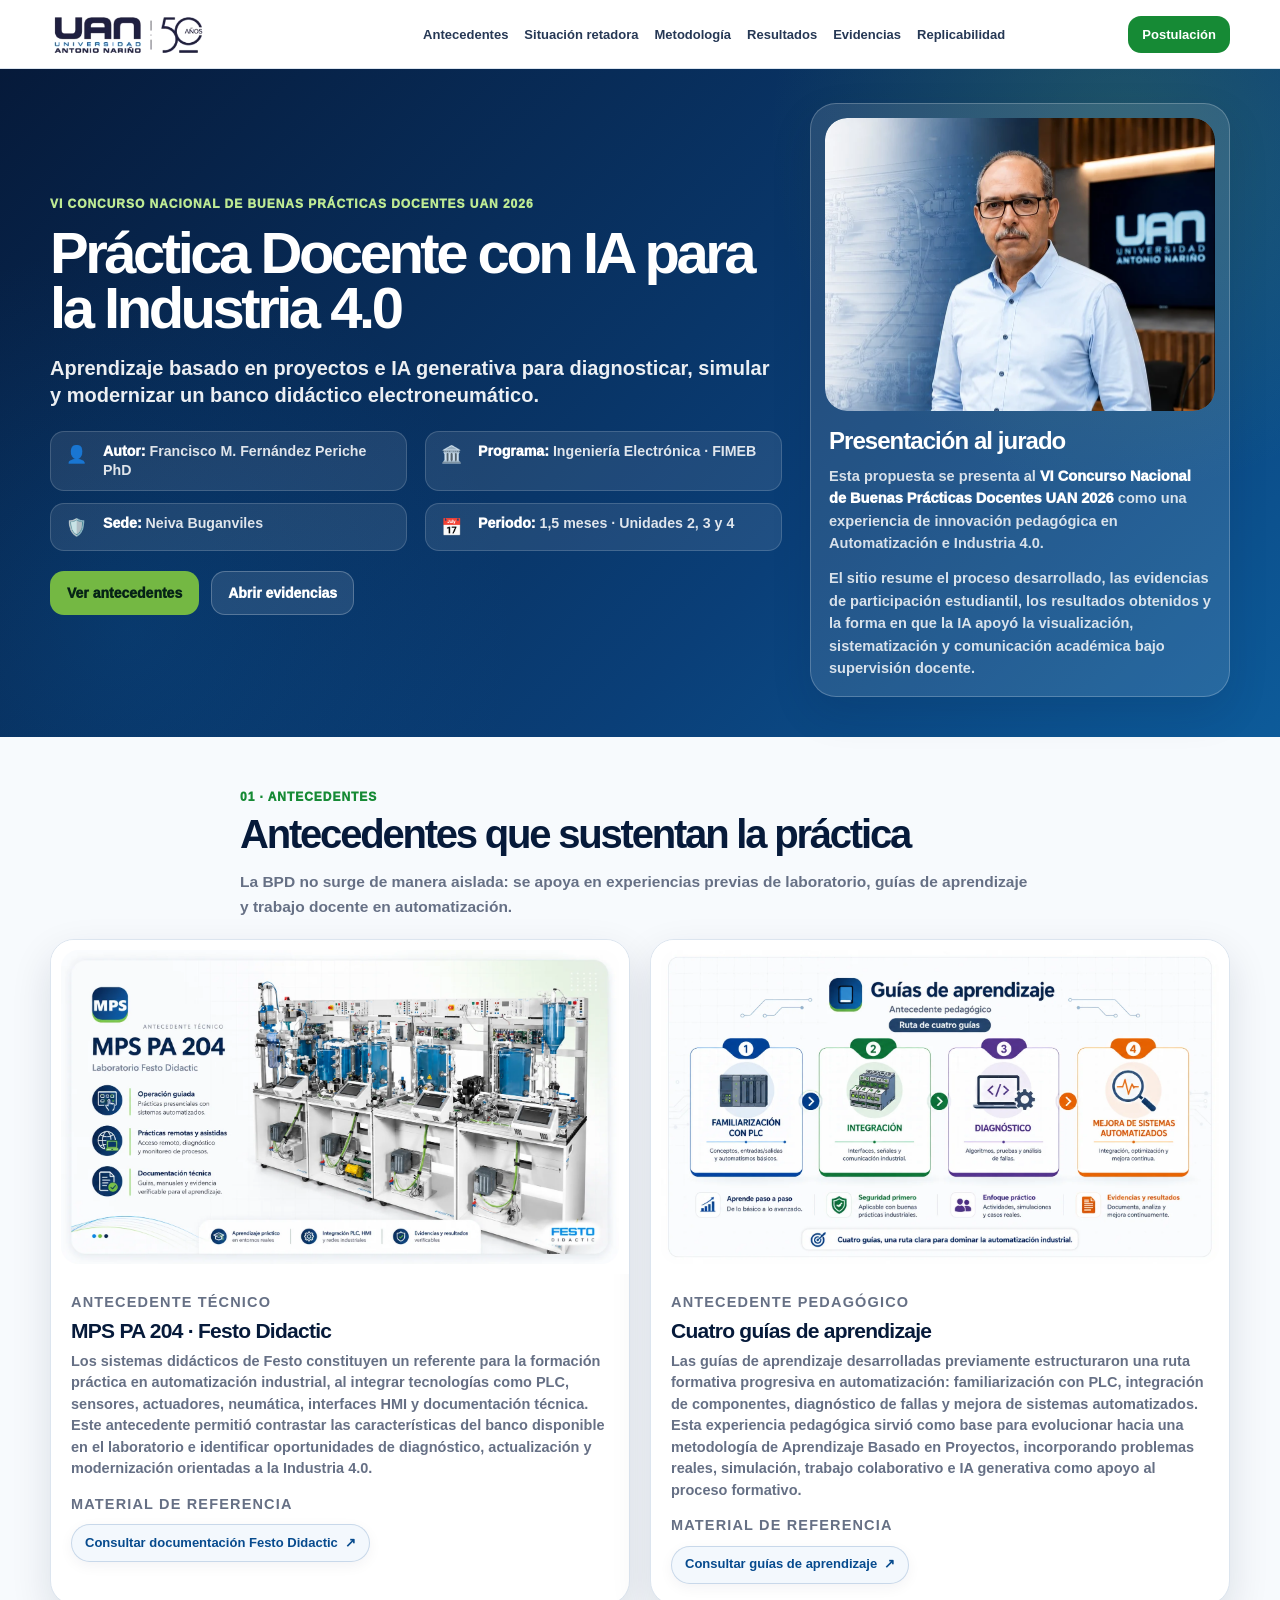
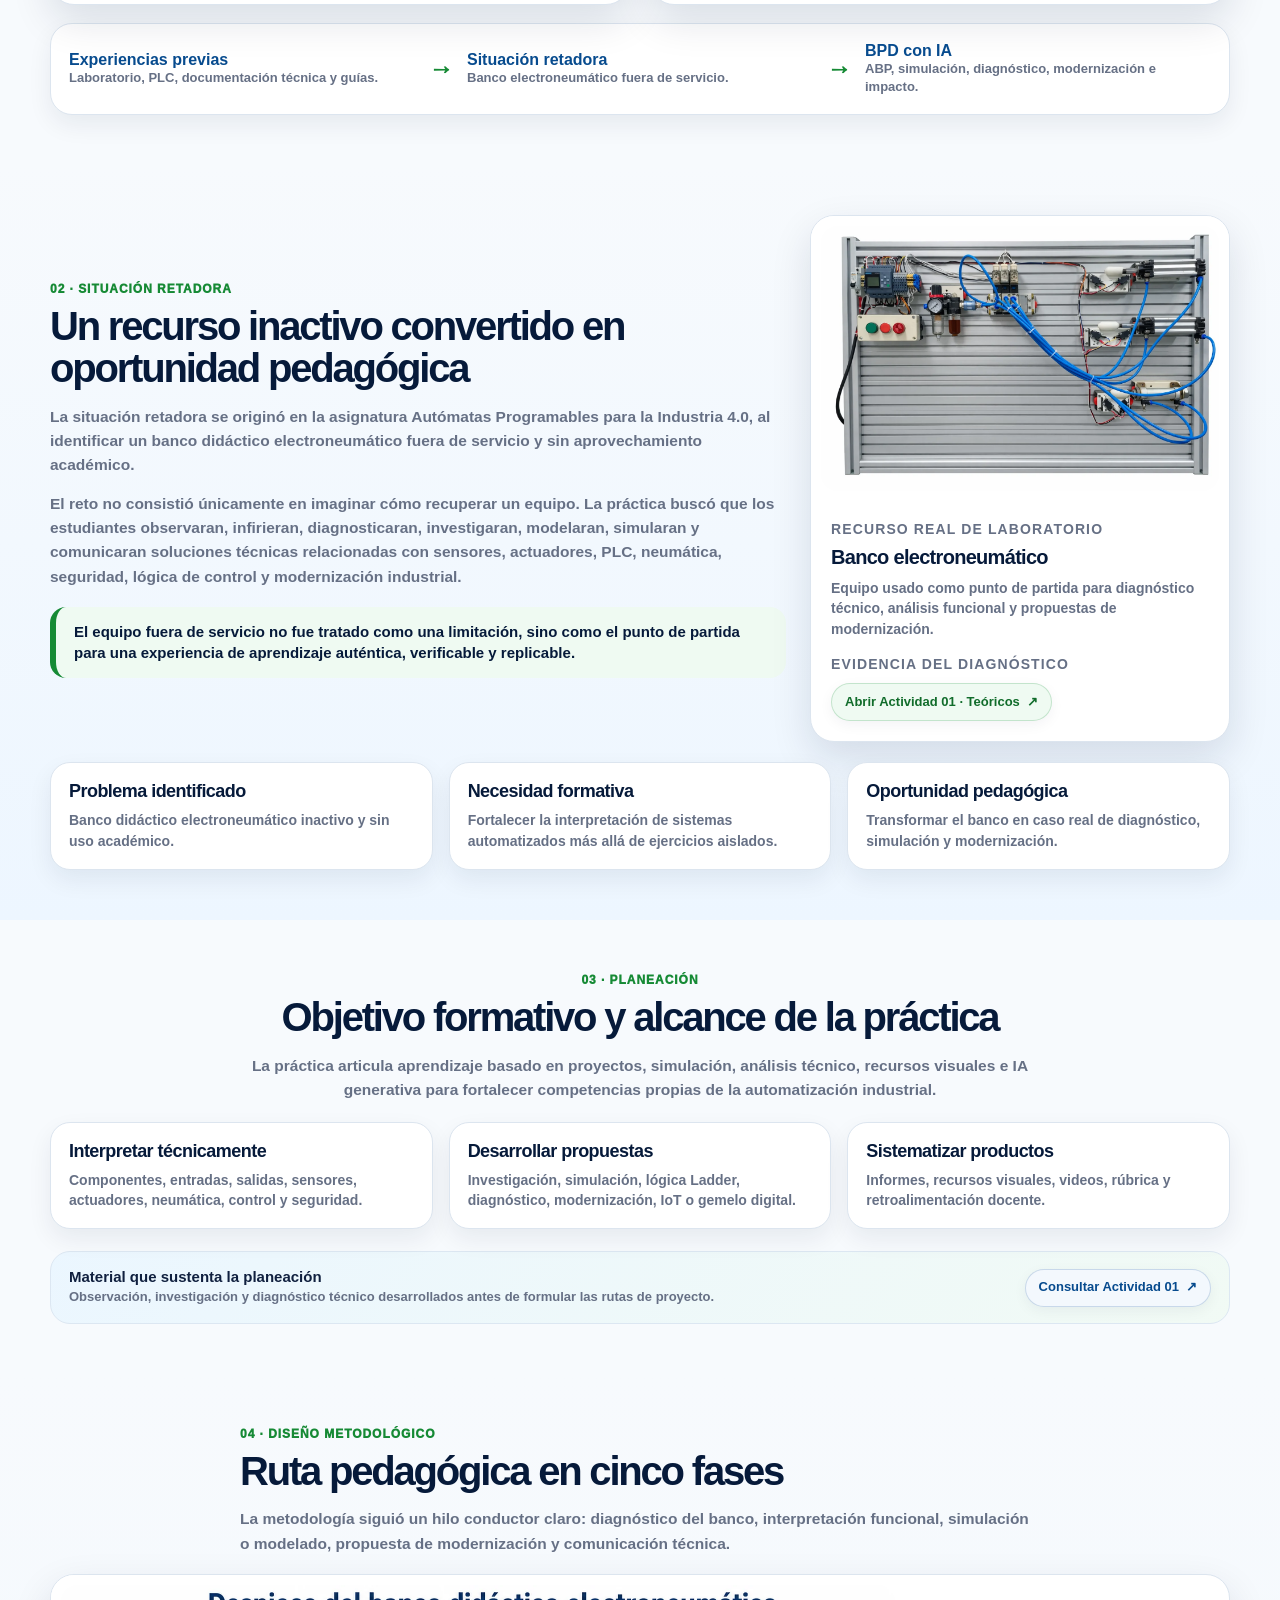
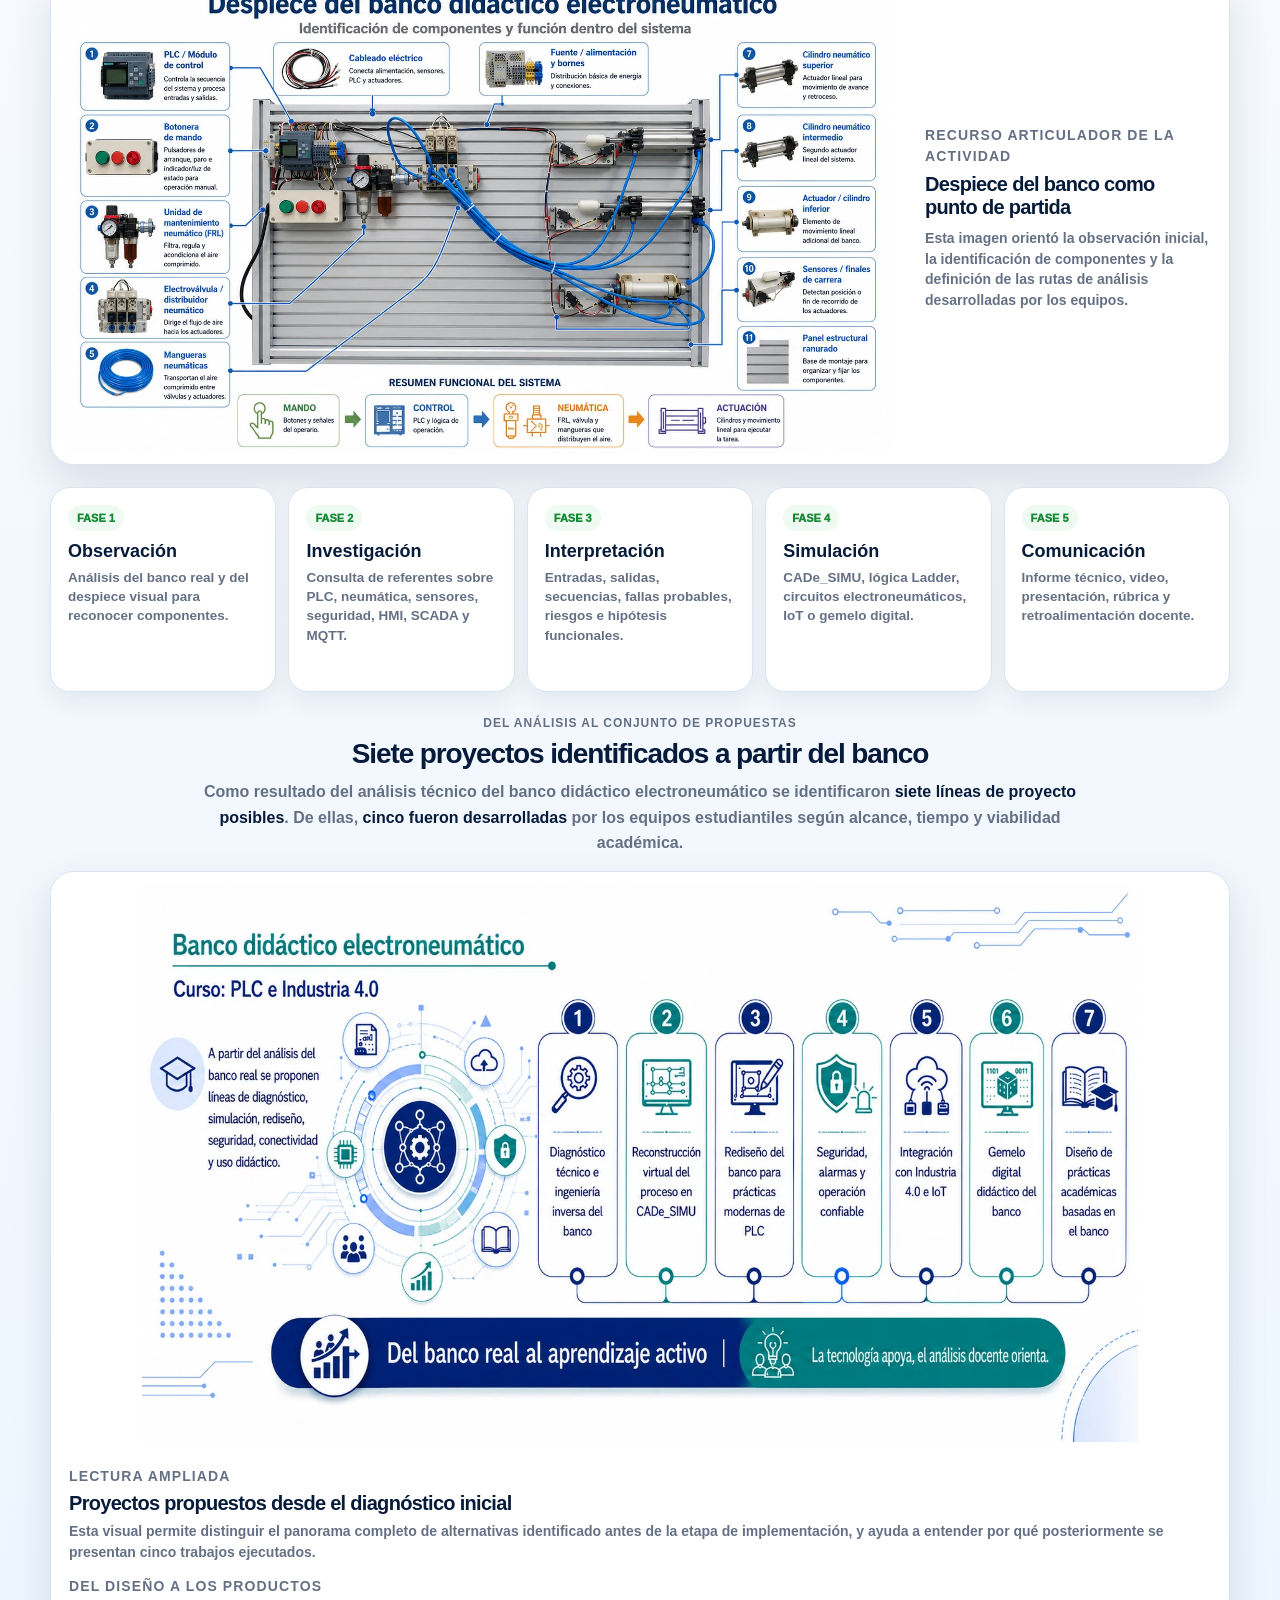
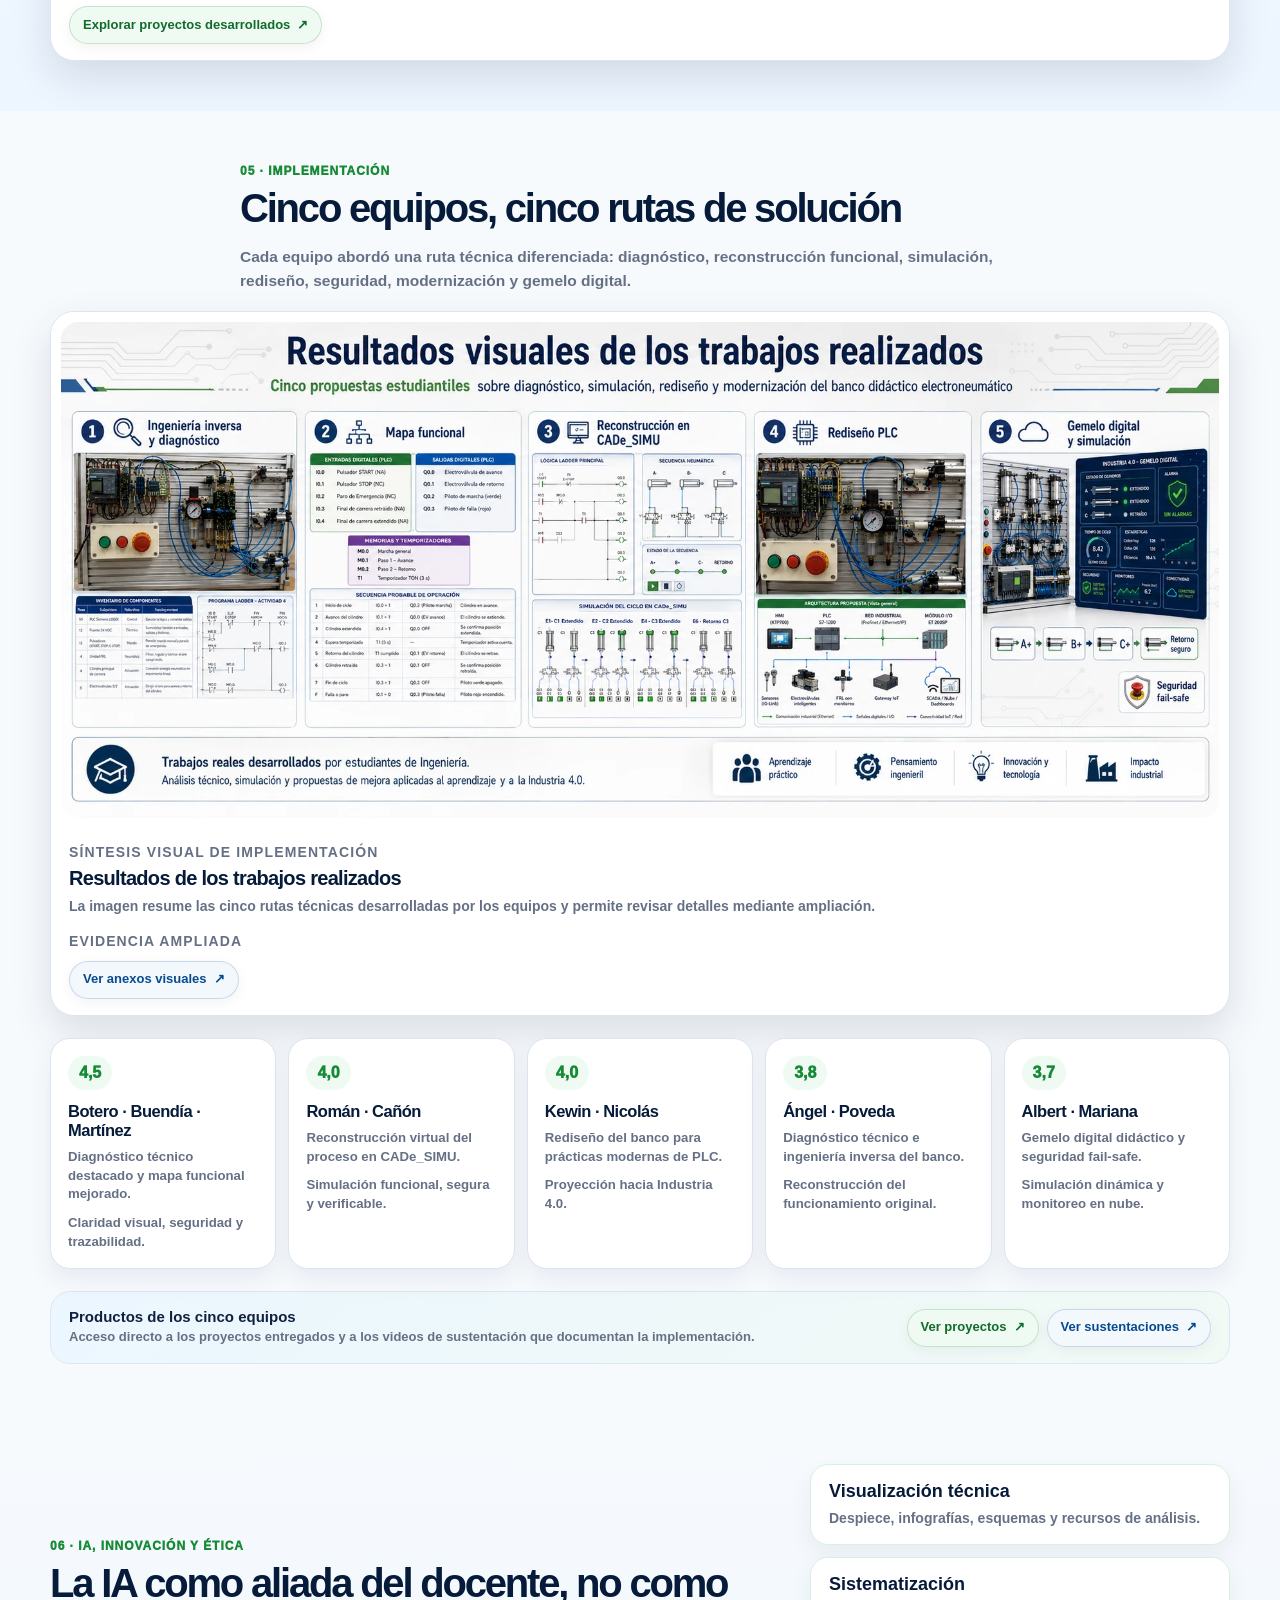
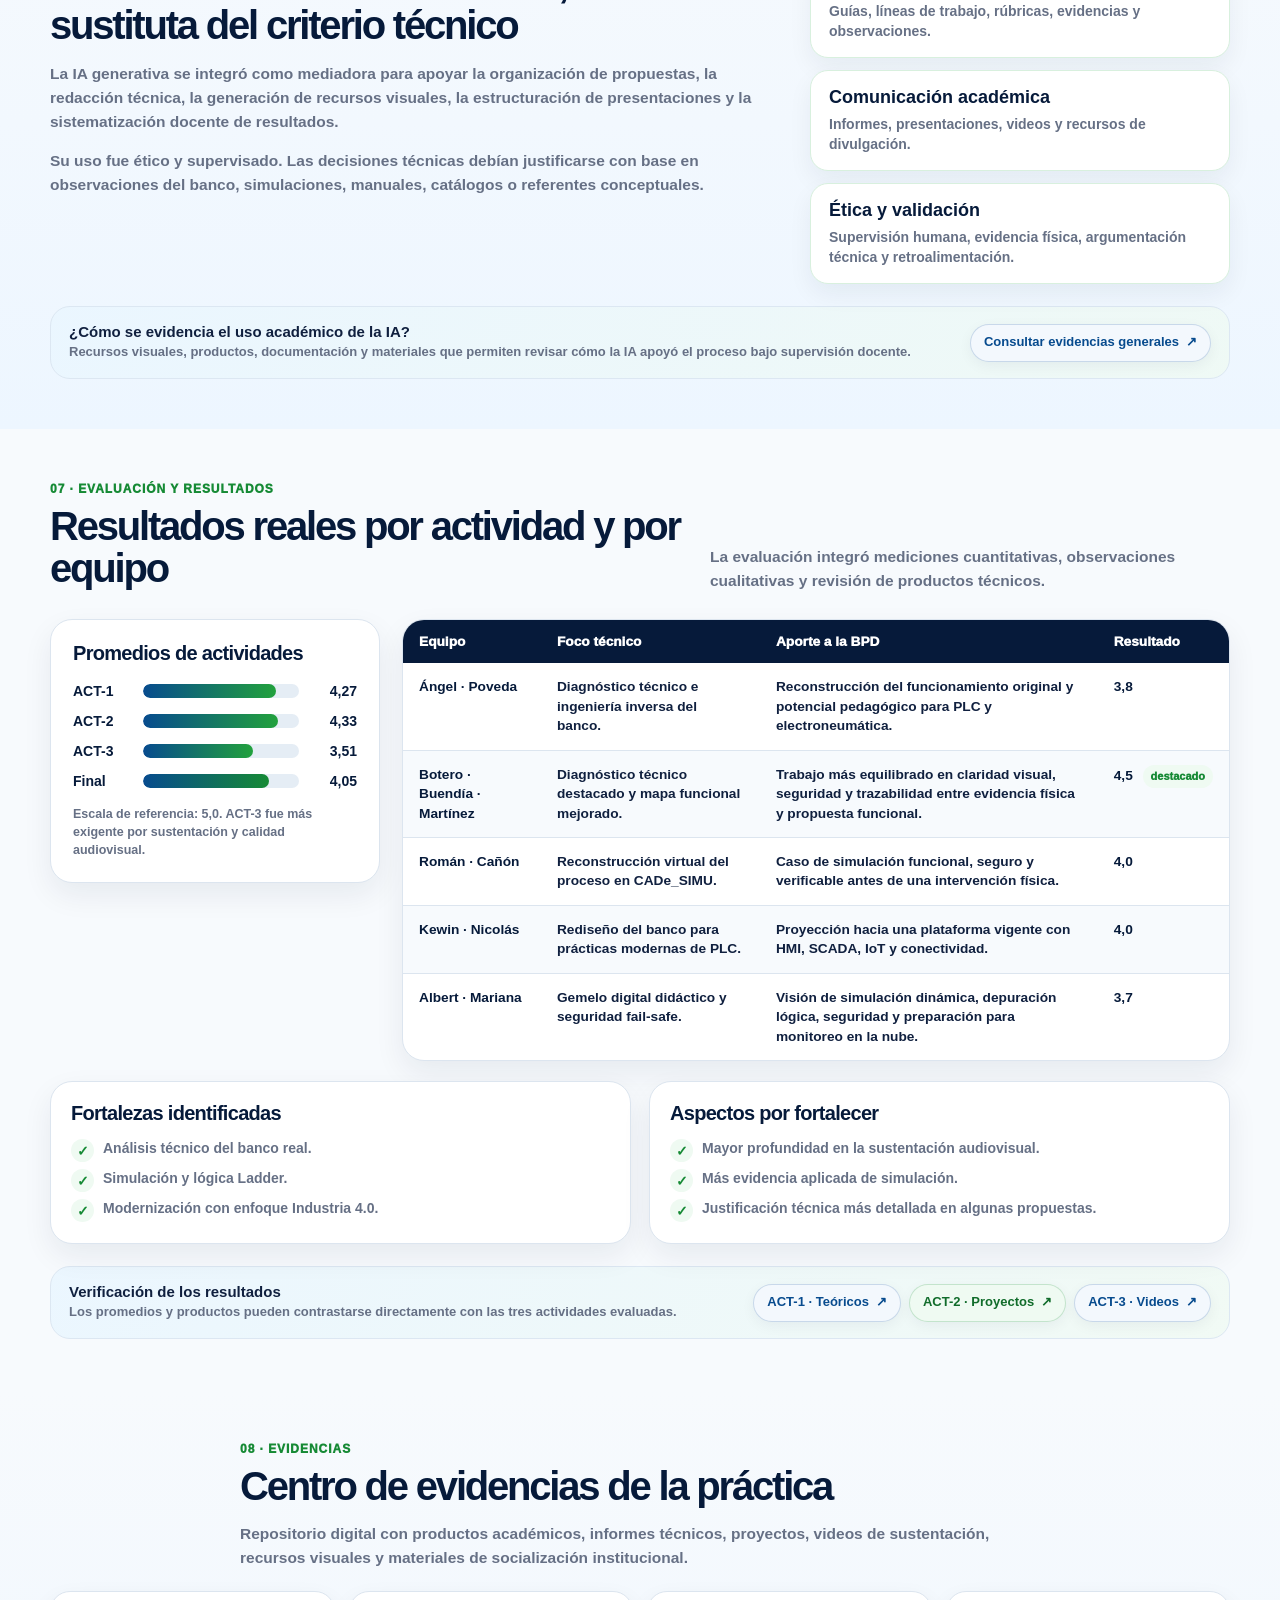
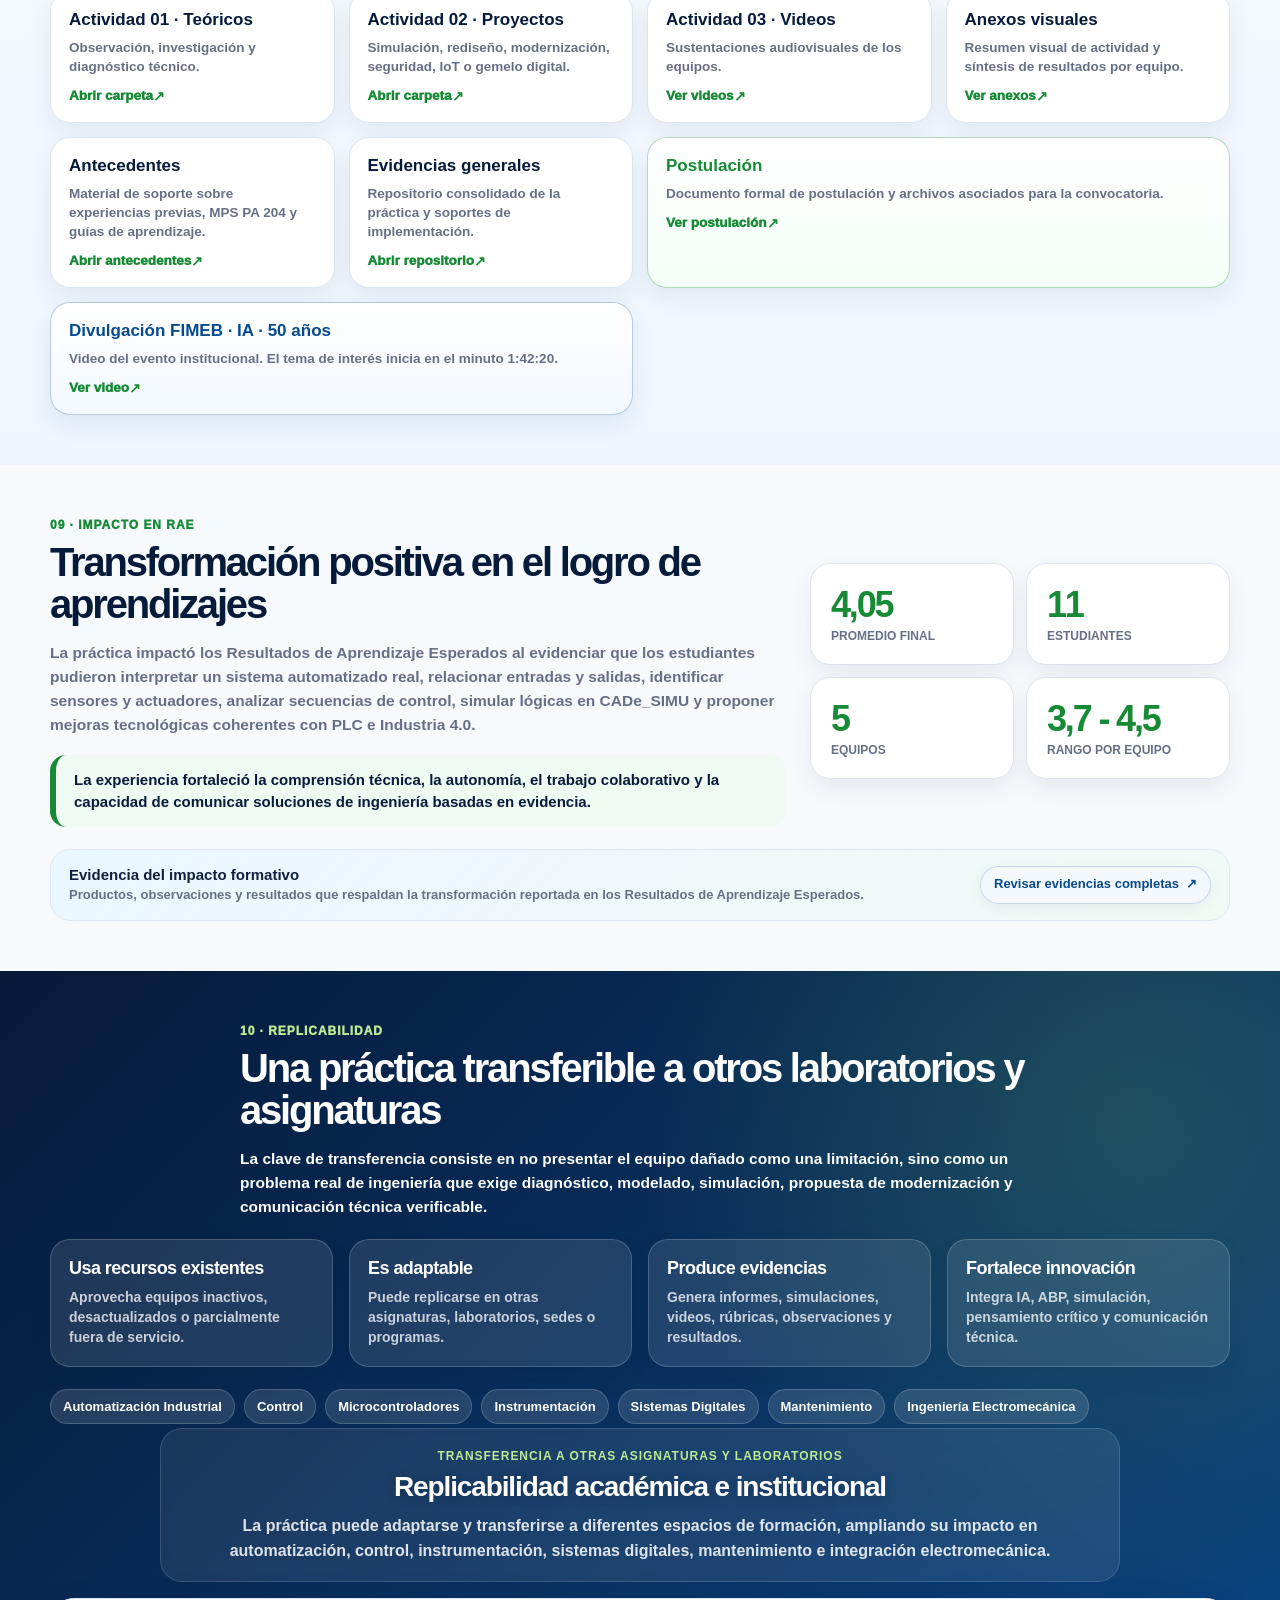
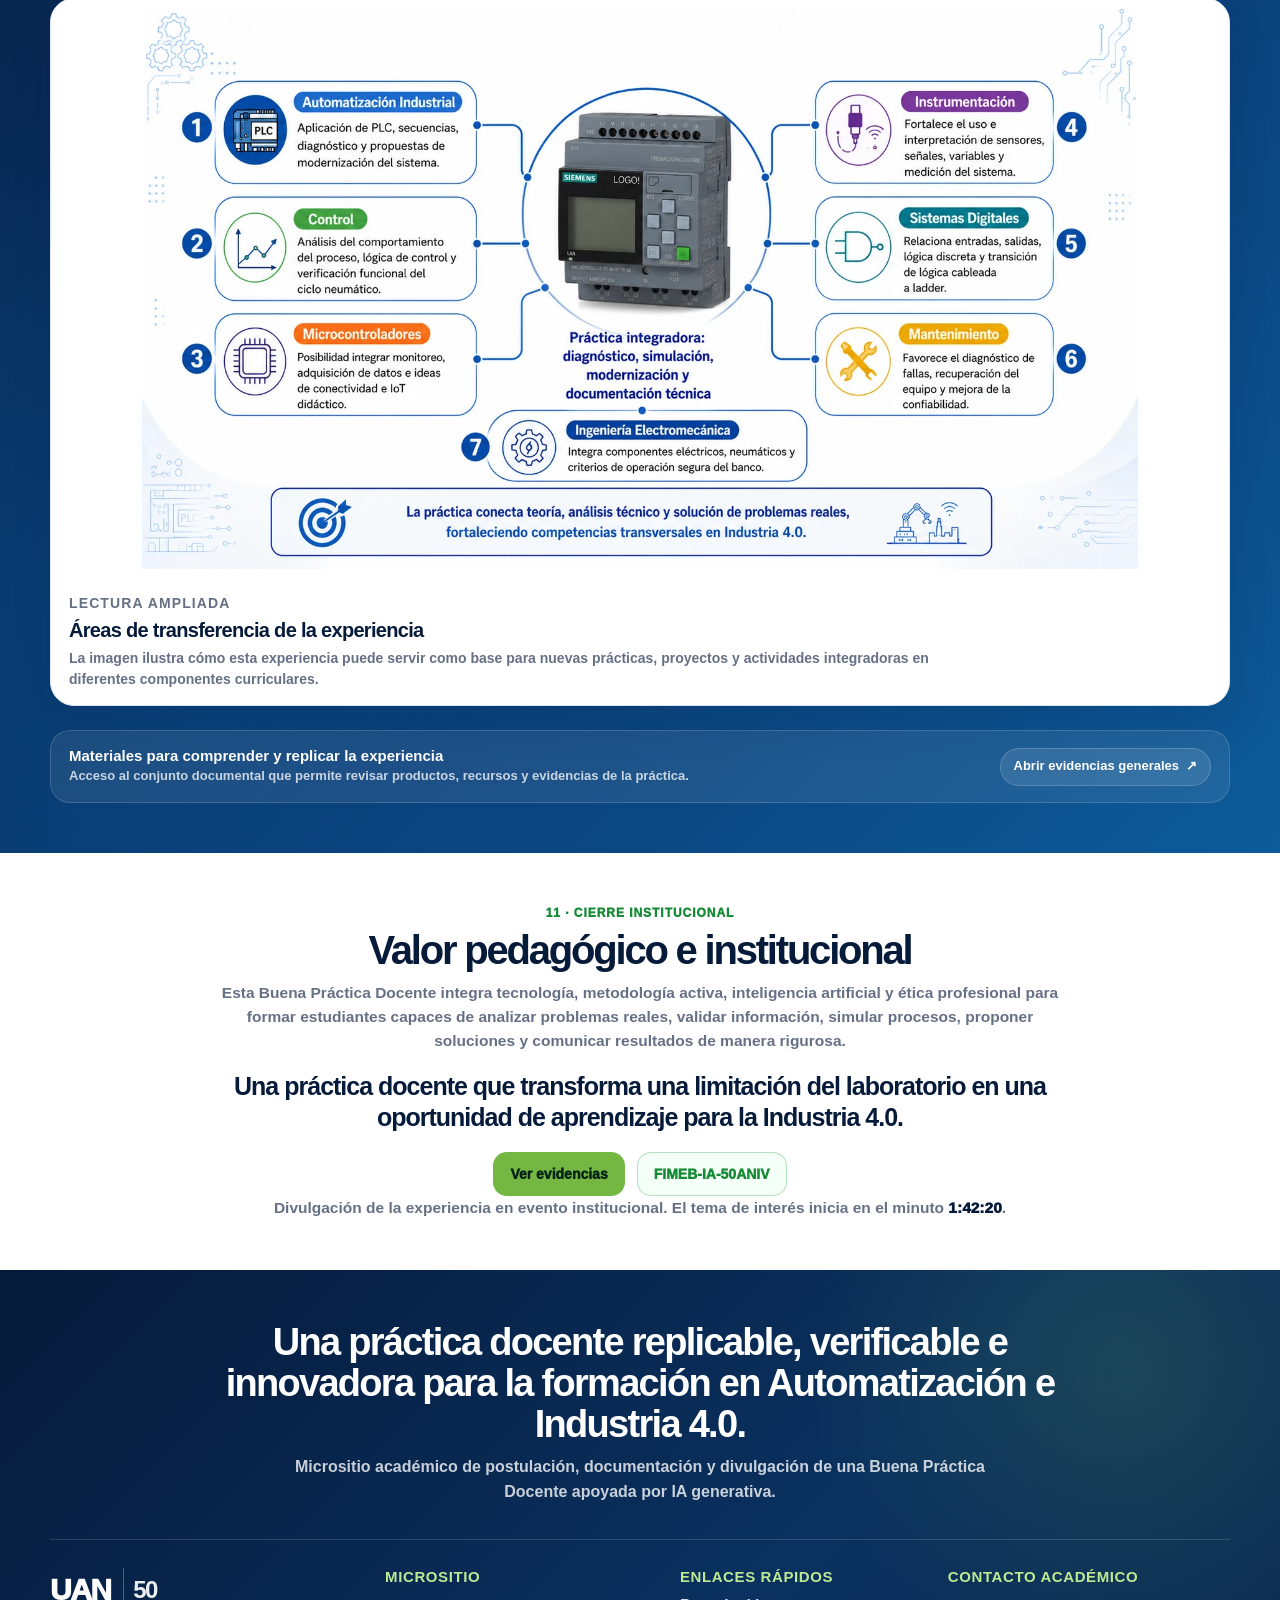
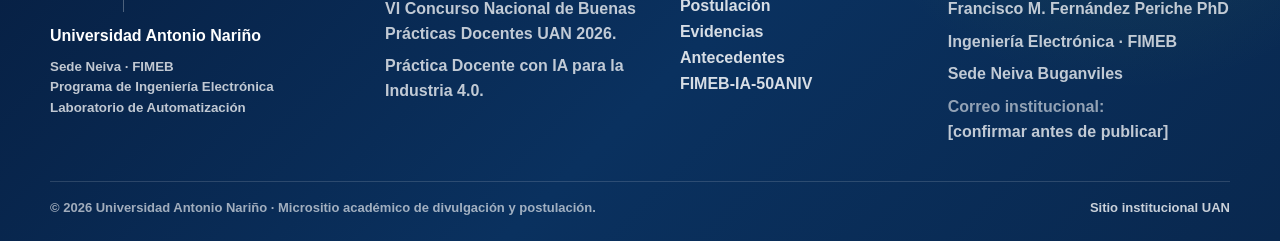
==== index.html.html @ da86832e "Add files via upload" ====
<!DOCTYPE html>
<html lang="es">
<head>
  <meta charset="UTF-8" />
  <meta name="viewport" content="width=device-width, initial-scale=1.0" />
  <title>BPD UAN 2026 · Publicación v19 · Footer institucional</title>
  <style>
    :root {
      --navy:#061A3A;
      --blue:#074B8E;
      --blue2:#0B67B2;
      --green:#168A35;
      --lime:#74B843;
      --soft:#F7FAFD;
      --paper:#FFFFFF;
      --ink:#10203F;
      --muted:#667085;
      --line:#DCE5EF;
      --soft-blue:#EAF6FF;
      --soft-green:#EFFAF2;
      --shadow:0 16px 40px rgba(6,26,58,.12);
      --radius:22px;
    }

    * { box-sizing:border-box; }
    html { scroll-behavior:smooth; }
    body {
      margin:0;
      font-family:Aptos, "Segoe UI", "Source Sans 3", Arial, sans-serif;
      color:var(--ink);
      background:var(--soft);
    }

    .container {
      width:min(1180px, calc(100% - 40px));
      margin:0 auto;
    }

    header {
      position:sticky;
      top:0;
      z-index:50;
      background:rgba(255,255,255,.94);
      backdrop-filter:blur(14px);
      border-bottom:1px solid var(--line);
    }

    .nav {
      height:68px;
      display:flex;
      align-items:center;
      justify-content:space-between;
      gap:18px;
    }

    .brand {
      display:flex;
      align-items:center;
      gap:14px;
      text-decoration:none;
      color:var(--navy);
      min-width:250px;
    }

    .brand-logo {
      width:155px;
      height:auto;
      display:block;
    }

    .brand-text {
      display:none;
    }

    .nav-links {
      display:flex;
      gap:16px;
      align-items:center;
      font-size:13px;
      font-weight:850;
    }

    .nav-links a {
      color:#263855;
      text-decoration:none;
    }

    .nav-links a:hover {
      color:var(--green);
    }

    .nav-cta {
      background:var(--green);
      color:#fff;
      text-decoration:none;
      padding:11px 14px;
      border-radius:13px;
      font-weight:900;
      white-space:nowrap;
      font-size:13px;
    }

    .section {
      padding:50px 0;
    }

    .section-soft {
      background:linear-gradient(180deg,#F7FAFD,#EDF6FF);
    }

    .section-dark {
      background:
        radial-gradient(circle at 88% 10%, rgba(116,184,67,.20), transparent 28%),
        radial-gradient(circle at 10% 84%, rgba(11,103,178,.20), transparent 30%),
        linear-gradient(135deg,var(--navy),#0A3F78 65%,#0D5B9A);
      color:#fff;
    }

    .hero {
      padding-top:34px;
      padding-bottom:40px;
    }

    .hero-grid {
      display:grid;
      grid-template-columns:1fr 420px;
      gap:28px;
      align-items:center;
    }

    .eyebrow,
    .section-kicker,
    .card-label {
      color:var(--green);
      font-size:12px;
      font-weight:950;
      text-transform:uppercase;
      letter-spacing:.08em;
    }

    .section-dark .eyebrow,
    .section-dark .section-kicker {
      color:#BEEA93;
    }

    h1 {
      font-size:clamp(36px,5vw,58px);
      line-height:.95;
      letter-spacing:-.06em;
      margin:14px 0;
    }

    .hero-lead {
      font-size:20px;
      line-height:1.35;
      color:rgba(255,255,255,.92);
      max-width:760px;
      font-weight:780;
    }

    .hero-text {
      font-size:15.5px;
      line-height:1.58;
      color:rgba(255,255,255,.78);
      max-width:790px;
    }

    .btn-row {
      display:flex;
      gap:12px;
      flex-wrap:wrap;
      margin-top:20px;
    }

    .btn {
      display:inline-flex;
      align-items:center;
      justify-content:center;
      padding:13px 16px;
      border-radius:14px;
      font-weight:950;
      text-decoration:none;
      border:1px solid transparent;
      font-size:14px;
    }

    .btn-primary {
      background:var(--lime);
      color:#062316;
    }

    .btn-secondary {
      color:#fff;
      border-color:rgba(255,255,255,.24);
      background:rgba(255,255,255,.10);
    }

    .hero-card {
      background:rgba(255,255,255,.11);
      border:1px solid rgba(255,255,255,.22);
      border-radius:26px;
      padding:20px;
      box-shadow:var(--shadow);
    }

    .hero-card h3 {
      margin:0 0 12px;
      color:white;
      font-size:24px;
      letter-spacing:-.04em;
    }

    .hero-card p {
      color:rgba(255,255,255,.78);
      line-height:1.5;
      font-weight:650;
      margin:0 0 18px;
      font-size:14.5px;
    }

    .hero-mini {
      display:grid;
      grid-template-columns:repeat(2,1fr);
      gap:10px;
    }

    .hero-mini article {
      background:rgba(255,255,255,.12);
      border:1px solid rgba(255,255,255,.18);
      border-radius:18px;
      padding:14px;
    }

    .hero-mini strong {
      display:block;
      color:#BEEA93;
      font-size:28px;
      letter-spacing:-.04em;
    }

    .hero-mini span {
      display:block;
      color:rgba(255,255,255,.75);
      font-size:12px;
      text-transform:uppercase;
      font-weight:850;
      margin-top:4px;
    }

    .metrics-strip {
      display:grid;
      grid-template-columns:repeat(4,1fr);
      gap:12px;
      margin-top:16px;
    }

    .metrics-strip article {
      background:#fff;
      border:1px solid var(--line);
      border-radius:18px;
      padding:14px 16px;
      box-shadow:0 10px 24px rgba(6,26,58,.07);
    }

    .metrics-strip strong {
      display:block;
      color:var(--green);
      font-size:30px;
      line-height:1;
      letter-spacing:-.05em;
    }

    .metrics-strip span {
      display:block;
      margin-top:7px;
      color:var(--muted);
      font-weight:850;
      font-size:12px;
      text-transform:uppercase;
    }

    .section-heading {
      margin-bottom:20px;
      max-width:800px;
    }

    .section-heading.center {
      text-align:center;
      margin-left:auto;
      margin-right:auto;
    }

    .section-heading h2,
    .content-block h2,
    .final-cta h2 {
      font-size:clamp(28px,3.2vw,40px);
      line-height:1.05;
      margin:8px 0 10px;
      letter-spacing:-.055em;
      color:var(--navy);
    }

    .section-dark .section-heading h2,
    .section-dark .section-heading p {
      color:white;
    }

    .section-heading p,
    .content-block p,
    .final-cta p {
      font-size:15.5px;
      line-height:1.55;
      color:var(--muted);
      font-weight:620;
    }

    .antecedentes-grid {
      display:grid;
      grid-template-columns:1fr 1fr;
      gap:20px;
    }

    .image-card {
      background:white;
      border:1px solid var(--line);
      border-radius:24px;
      overflow:hidden;
      box-shadow:var(--shadow);
    }

    .image-frame {
      background:#fff;
      padding:10px;
    }

    .image-frame img {
      width:100%;
      height:auto;
      display:block;
      border-radius:18px;
    }

    .image-card-body {
      padding:18px 20px 20px;
    }

    .image-card-body h3 {
      margin:6px 0 8px;
      color:var(--navy);
      font-size:21px;
      letter-spacing:-.035em;
    }

    .image-card-body p {
      margin:0;
      color:var(--muted);
      line-height:1.48;
      font-size:14.5px;
      font-weight:630;
    }

    .recommendation {
      margin-top:18px;
      background:white;
      border:1px solid var(--line);
      border-radius:22px;
      padding:18px;
      display:grid;
      grid-template-columns:1fr auto 1fr auto 1fr;
      gap:14px;
      align-items:center;
      box-shadow:0 10px 24px rgba(6,26,58,.07);
    }

    .recommendation strong {
      display:block;
      color:var(--blue);
    }

    .recommendation span {
      display:block;
      color:var(--muted);
      font-size:13px;
      font-weight:700;
      line-height:1.4;
    }

    .recommendation .arrow {
      color:var(--green);
      font-size:24px;
      font-weight:950;
    }

    .two-col {
      display:grid;
      grid-template-columns:1fr 420px;
      gap:24px;
      align-items:center;
    }

    blockquote {
      margin:18px 0 0;
      border-left:6px solid var(--green);
      padding:14px 18px;
      background:var(--soft-green);
      border-radius:16px;
      color:var(--navy);
      font-weight:850;
      line-height:1.45;
      font-size:15px;
    }

    .placeholder-card {
      min-height:240px;
      background:
        radial-gradient(circle at 84% 15%, rgba(116,184,67,.18), transparent 30%),
        linear-gradient(90deg,rgba(6,26,58,.08) 1px,transparent 1px),
        linear-gradient(rgba(6,26,58,.08) 1px,transparent 1px),
        #F8FCFF;
      background-size:auto,34px 34px,34px 34px;
      border:1px solid var(--line);
      border-radius:24px;
      display:grid;
      place-items:center;
      padding:24px;
      text-align:center;
      box-shadow:var(--shadow);
    }

    .placeholder-icon {
      width:72px;
      height:72px;
      border-radius:22px;
      background:linear-gradient(135deg,var(--navy),var(--blue2));
      color:white;
      display:grid;
      place-items:center;
      font-size:30px;
      font-weight:950;
      margin:0 auto 14px;
      box-shadow:inset 0 -6px 0 var(--lime);
    }

    .placeholder-card h3 {
      margin:0 0 8px;
      color:var(--navy);
      font-size:24px;
      letter-spacing:-.045em;
    }

    .placeholder-card p {
      margin:0;
      color:var(--muted);
      font-size:14px;
      font-weight:700;
      line-height:1.45;
    }

    .card-grid {
      display:grid;
      gap:16px;
      margin-top:20px;
    }

    .card-grid.three {
      grid-template-columns:repeat(3,1fr);
    }

    .card-grid.four {
      grid-template-columns:repeat(4,1fr);
    }

    .mini-card {
      background:white;
      border:1px solid var(--line);
      border-radius:20px;
      padding:18px;
      box-shadow:0 10px 24px rgba(6,26,58,.07);
    }

    .mini-card h3 {
      margin:0 0 8px;
      color:var(--navy);
      font-size:18px;
      letter-spacing:-.03em;
    }

    .mini-card p {
      margin:0;
      color:var(--muted);
      line-height:1.45;
      font-size:14px;
      font-weight:630;
    }

    .mini-card.dark {
      background:rgba(255,255,255,.10);
      border-color:rgba(255,255,255,.18);
    }

    .mini-card.dark h3 {
      color:white;
    }

    .mini-card.dark p {
      color:rgba(255,255,255,.76);
    }

    .timeline {
      display:grid;
      grid-template-columns:repeat(5,1fr);
      gap:12px;
    }

    .timeline article {
      background:white;
      border:1px solid var(--line);
      border-radius:20px;
      padding:17px;
      min-height:205px;
      position:relative;
      overflow:hidden;
      box-shadow:0 10px 24px rgba(6,26,58,.07);
    }

    .timeline span {
      display:inline-flex;
      padding:7px 9px;
      border-radius:999px;
      background:var(--soft-green);
      color:var(--green);
      font-weight:950;
      font-size:11px;
      text-transform:uppercase;
    }

    .timeline h3 {
      color:var(--navy);
      margin:10px 0 6px;
      font-size:18px;
    }

    .timeline p {
      color:var(--muted);
      line-height:1.43;
      font-weight:630;
      font-size:13.5px;
      margin:0;
    }

    .team-grid {
      display:grid;
      grid-template-columns:repeat(5,1fr);
      gap:12px;
    }

    .team-card {
      background:white;
      border:1px solid var(--line);
      border-radius:20px;
      padding:17px;
      box-shadow:0 10px 24px rgba(6,26,58,.07);
    }

    .team-card strong {
      display:inline-flex;
      background:var(--soft-green);
      color:var(--green);
      border-radius:999px;
      padding:8px 11px;
      font-weight:950;
    }

    .team-card h3 {
      margin:12px 0 8px;
      color:var(--navy);
      font-size:16.5px;
      letter-spacing:-.03em;
    }

    .team-card p,
    .team-card small {
      display:block;
      color:var(--muted);
      line-height:1.42;
      font-size:13.2px;
      font-weight:650;
      margin:0;
    }

    .team-card small {
      margin-top:10px;
    }

    .ia-list {
      display:grid;
      gap:12px;
    }

    .ia-list article {
      background:white;
      border:1px solid #D8F0DE;
      border-radius:18px;
      padding:16px 18px;
      box-shadow:0 10px 24px rgba(6,26,58,.06);
    }

    .ia-list h3 {
      margin:0 0 6px;
      color:var(--navy);
      font-size:18px;
    }

    .ia-list p {
      margin:0;
      color:var(--muted);
      line-height:1.43;
      font-size:14px;
      font-weight:630;
    }

    .results-layout {
      display:grid;
      grid-template-columns:340px 1fr;
      gap:24px;
      align-items:start;
    }

    .score-panel {
      background:var(--navy);
      color:white;
      border-radius:24px;
      padding:20px;
      box-shadow:var(--shadow);
    }

    .score-panel h3 {
      margin:0 0 14px;
      font-size:23px;
      letter-spacing:-.04em;
    }

    .score-row {
      display:flex;
      justify-content:space-between;
      align-items:center;
      border-top:1px solid rgba(255,255,255,.14);
      padding:13px 0;
    }

    .score-row strong {
      font-size:28px;
      letter-spacing:-.05em;
    }

    .score-row.final strong {
      color:#BEEA93;
    }

    .check-list {
      list-style:none;
      padding:0;
      margin:16px 0 0;
    }

    .check-list li {
      padding:8px 0 8px 32px;
      position:relative;
      color:var(--muted);
      font-weight:700;
      font-size:14.5px;
    }

    .check-list li::before {
      content:"✓";
      position:absolute;
      left:0;
      top:6px;
      width:23px;
      height:23px;
      border-radius:50%;
      background:var(--soft-green);
      color:var(--green);
      display:grid;
      place-items:center;
      font-weight:950;
    }

    .evidence-grid {
      display:grid;
      grid-template-columns:repeat(4,1fr);
      gap:14px;
    }

    .evidence-card {
      background:white;
      border:1px solid var(--line);
      border-radius:20px;
      padding:18px;
      box-shadow:0 10px 24px rgba(6,26,58,.07);
    }

    .evidence-card h3 {
      margin:0 0 8px;
      color:var(--navy);
      font-size:17px;
    }

    .evidence-card p {
      margin:0;
      color:var(--muted);
      line-height:1.42;
      font-size:13.5px;
      font-weight:630;
    }

    .evidence-card a {
      display:inline-flex;
      margin-top:12px;
      color:var(--green);
      font-weight:950;
      text-decoration:none;
      font-size:13.5px;
    }

    .impact-cards {
      display:grid;
      grid-template-columns:repeat(2,1fr);
      gap:12px;
    }

    .impact-cards article {
      background:white;
      border:1px solid var(--line);
      border-radius:20px;
      padding:20px;
      box-shadow:0 10px 24px rgba(6,26,58,.07);
    }

    .impact-cards strong {
      display:block;
      font-size:36px;
      color:var(--green);
      letter-spacing:-.06em;
    }

    .impact-cards span {
      color:var(--muted);
      font-weight:850;
      text-transform:uppercase;
      font-size:12px;
    }

    .subject-tags {
      display:flex;
      flex-wrap:wrap;
      gap:9px;
      margin-top:22px;
    }

    .subject-tags span {
      background:rgba(255,255,255,.12);
      color:white;
      border:1px solid rgba(255,255,255,.18);
      border-radius:999px;
      padding:9px 12px;
      font-weight:850;
      font-size:13px;
    }

    .final-cta {
      text-align:center;
      background:white;
    }

    .final-cta p {
      max-width:840px;
      margin:0 auto;
    }

    .final-cta h3 {
      max-width:840px;
      margin:18px auto 0;
      color:var(--navy);
      font-size:25px;
      letter-spacing:-.04em;
      line-height:1.22;
    }

    @media (max-width:1080px) {
      .nav-links { display:none; }
      .hero-grid,
      .two-col,
      .results-layout { grid-template-columns:1fr; }
      .hero-card { max-width:600px; }
      .antecedentes-grid,
      .timeline,
      .team-grid,
      .evidence-grid { grid-template-columns:repeat(2,1fr); }
      .card-grid.four { grid-template-columns:repeat(2,1fr); }
      .recommendation { grid-template-columns:1fr; }
      .recommendation .arrow { transform:rotate(90deg); justify-self:start; }
    }

    @media (max-width:720px) {
      .container { width:min(100% - 28px, 1180px); }
      .section { padding:42px 0; }
      .metrics-strip,
      .antecedentes-grid,
      .card-grid.three,
      .card-grid.four,
      .timeline,
      .team-grid,
      .evidence-grid,
      .impact-cards { grid-template-columns:1fr; }
      h1 { font-size:34px; }
      .hero-lead { font-size:18px; }
      .section-heading h2,
      .content-block h2,
      .final-cta h2 { font-size:28px; }
      .brand-logo { width:138px; }
      .nav-cta { display:none; }
      .hero-mini { grid-template-columns:1fr; }
    }

    /* Visor ampliado de imágenes · Propuesta 07 */
    .image-frame {
      position: relative;
    }

    .image-frame::after {
      content: "Clic para ampliar";
      position: absolute;
      right: 14px;
      bottom: 14px;
      padding: 8px 11px;
      border-radius: 999px;
      background: rgba(6, 26, 58, .84);
      color: #fff;
      font-size: 12px;
      font-weight: 850;
      opacity: 0;
      transform: translateY(6px);
      transition: opacity .2s ease, transform .2s ease;
      pointer-events: none;
    }

    .image-frame:hover::after,
    .image-frame:focus-within::after {
      opacity: 1;
      transform: translateY(0);
    }

    .zoomable-image {
      cursor: zoom-in;
      transition: transform .22s ease, filter .22s ease;
    }

    .zoomable-image:hover,
    .zoomable-image:focus {
      transform: scale(1.012);
      filter: saturate(1.03) contrast(1.02);
      outline: none;
    }

    .lightbox {
      position: fixed;
      inset: 0;
      z-index: 1000;
      display: none;
      align-items: center;
      justify-content: center;
      padding: 34px;
      background: rgba(3, 15, 34, .86);
      backdrop-filter: blur(8px);
    }

    .lightbox.is-open {
      display: flex;
    }

    .lightbox-dialog {
      width: min(1180px, 96vw);
      max-height: 92vh;
      background: #fff;
      border-radius: 24px;
      overflow: hidden;
      box-shadow: 0 24px 90px rgba(0,0,0,.38);
      display: grid;
      grid-template-rows: auto 1fr auto;
      animation: lightboxIn .18s ease-out;
    }

    @keyframes lightboxIn {
      from { opacity: 0; transform: translateY(10px) scale(.985); }
      to { opacity: 1; transform: translateY(0) scale(1); }
    }

    .lightbox-header {
      display: flex;
      align-items: center;
      justify-content: space-between;
      gap: 18px;
      padding: 16px 20px;
      background: #061A3A;
      color: #fff;
    }

    .lightbox-title {
      margin: 0;
      font-size: 18px;
      line-height: 1.25;
      font-weight: 900;
    }

    .lightbox-close {
      width: 42px;
      height: 42px;
      border: 0;
      border-radius: 50%;
      background: rgba(255,255,255,.12);
      color: #fff;
      font-size: 26px;
      line-height: 1;
      cursor: pointer;
      font-weight: 700;
    }

    .lightbox-close:hover {
      background: rgba(255,255,255,.22);
    }

    .lightbox-body {
      background: #F7FAFD;
      padding: 18px;
      overflow: auto;
      display: grid;
      place-items: center;
    }

    .lightbox-body img {
      max-width: 100%;
      height: auto;
      max-height: 72vh;
      object-fit: contain;
      border-radius: 14px;
      box-shadow: 0 10px 34px rgba(6,26,58,.18);
    }

    .lightbox-caption {
      margin: 0;
      padding: 12px 20px 16px;
      color: #667085;
      font-size: 14px;
      font-weight: 650;
      line-height: 1.45;
      background: #fff;
    }

    @media (max-width: 720px) {
      .lightbox {
        padding: 14px;
      }

      .lightbox-dialog {
        width: 100%;
        max-height: 94vh;
        border-radius: 18px;
      }

      .lightbox-body img {
        max-height: 68vh;
      }
    }


    /* Propuesta 08 · integración de imágenes reales sin deformación */
    .judge-card {
      padding: 14px;
      align-self: start;
    }

    .judge-photo-frame {
      padding: 0;
      border-radius: 22px;
      overflow: hidden;
      background: rgba(255,255,255,.10);
      aspect-ratio: 4 / 3;
    }

    .judge-photo-frame img {
      width: 100%;
      height: 100%;
      object-fit: cover;
      object-position: center top;
      border-radius: 22px;
    }

    .judge-content {
      padding: 16px 4px 2px;
    }

    .judge-content h3 {
      margin-top: 0;
    }

    .judge-content p {
      margin-bottom: 14px;
    }

    .banco-real-card {
      align-self: start;
    }

    .banco-frame {
      padding: 10px;
      background: #fff;
      aspect-ratio: 3 / 2;
      display: grid;
      place-items: center;
    }

    .banco-frame img {
      width: 100%;
      height: 100%;
      object-fit: contain;
      border-radius: 18px;
    }

    .method-feature {
      margin: -2px auto 22px;
    }

    .despiece-card {
      display: grid;
      grid-template-columns: 1.45fr .55fr;
      gap: 0;
      align-items: stretch;
    }

    .despiece-frame {
      padding: 10px;
      background: #fff;
      display: grid;
      place-items: center;
      min-height: 360px;
    }

    .despiece-frame img {
      width: 100%;
      height: auto;
      object-fit: contain;
      border-radius: 18px;
    }

    .compact-body {
      display: flex;
      flex-direction: column;
      justify-content: center;
    }

    .compact-body h3 {
      font-size: 20px;
      line-height: 1.18;
    }

    .compact-body p {
      font-size: 14px;
    }

    .image-frame img.zoomable-image {
      cursor: zoom-in;
    }

    @media (max-width: 1080px) {
      .despiece-card {
        grid-template-columns: 1fr;
      }

      .despiece-frame {
        min-height: auto;
      }
    }


    /* Propuesta 09 · presentación directa al jurado y datos de postulación */
    .hero-info-grid {
      display: grid;
      grid-template-columns: repeat(2, minmax(0, 1fr));
      gap: 12px 18px;
      margin: 22px 0 0;
      max-width: 780px;
    }

    .hero-info-item {
      display: grid;
      grid-template-columns: 30px 1fr;
      gap: 10px;
      align-items: start;
      padding: 10px 12px;
      border-radius: 14px;
      background: rgba(255,255,255,.09);
      border: 1px solid rgba(255,255,255,.16);
    }

    .hero-info-icon {
      width: 26px;
      height: 26px;
      display: grid;
      place-items: center;
      color: #BEEA93;
      font-size: 17px;
      line-height: 1;
    }

    .hero-info-item p {
      margin: 0;
      color: rgba(255,255,255,.86);
      font-size: 14.2px;
      line-height: 1.35;
      font-weight: 720;
    }

    .hero-info-item strong {
      color: #FFFFFF;
      font-weight: 950;
    }

    .jury-message h3 {
      margin-bottom: 10px;
    }

    .jury-message p {
      margin: 0 0 12px;
      color: rgba(255,255,255,.82);
      font-size: 14.6px;
      line-height: 1.55;
      font-weight: 650;
    }

    .jury-message p:last-child {
      margin-bottom: 0;
    }

    .jury-message strong {
      color: #FFFFFF;
      font-weight: 950;
    }

    @media (max-width: 720px) {
      .hero-info-grid {
        grid-template-columns: 1fr;
      }

      .hero-info-item p {
        font-size: 13.8px;
      }
    }


    /* Propuesta 10 · imagen visual de implementación */
    .implementation-visual {
      margin: -2px auto 22px;
    }

    .implementation-results-card {
      display: grid;
      grid-template-columns: 1fr;
    }

    .implementation-results-frame {
      padding: 10px;
      background: #fff;
      display: grid;
      place-items: center;
    }

    .implementation-results-frame img {
      width: 100%;
      height: auto;
      max-height: 520px;
      object-fit: contain;
      border-radius: 18px;
    }

    .implementation-caption {
      padding: 14px 18px 16px;
      display: block;
    }

    .implementation-caption h3 {
      margin: 4px 0 6px;
      font-size: 20px;
      line-height: 1.2;
    }

    .implementation-caption p:last-child {
      max-width: 860px;
    }

    @media (max-width: 720px) {
      .implementation-results-frame img {
        max-height: none;
      }
    }


    /* Propuesta 11 · ajustes para tarjetas de enlaces */
    .featured-evidence {
      border-color: rgba(22, 138, 53, .32);
      background: linear-gradient(180deg, #FFFFFF, #F4FFF7);
    }

    .featured-evidence h3 {
      color: var(--green);
    }

    .evidence-card a::after {
      content: " ↗";
      font-weight: 950;
    }

    @media (min-width: 1081px) {
      .evidence-grid {
        grid-template-columns: repeat(4, 1fr);
      }

      .featured-evidence {
        grid-column: span 2;
      }
    }


    /* Propuesta 12 · resultados evaluativos más completos */
    .results-heading {
      display: grid;
      grid-template-columns: 1fr minmax(260px, 520px);
      gap: 28px;
      align-items: end;
      max-width: none;
    }

    .results-heading p {
      margin: 0 0 6px;
    }

    .results-evaluation-layout {
      display: grid;
      grid-template-columns: 330px 1fr;
      gap: 22px;
      align-items: start;
    }

    .activity-score-card,
    .team-results-card,
    .results-takeaways article {
      background: #fff;
      border: 1px solid var(--line);
      border-radius: 22px;
      box-shadow: 0 12px 30px rgba(6, 26, 58, .07);
    }

    .activity-score-card {
      padding: 22px;
    }

    .activity-score-card h3 {
      margin: 0 0 18px;
      color: var(--navy);
      font-size: 20px;
      letter-spacing: -.035em;
    }

    .activity-row {
      display: grid;
      grid-template-columns: 58px 1fr 46px;
      gap: 12px;
      align-items: center;
      margin: 14px 0;
      font-weight: 900;
      color: var(--navy);
      font-size: 14px;
    }

    .activity-row strong {
      text-align: right;
      color: var(--navy);
    }

    .activity-bar {
      height: 14px;
      border-radius: 999px;
      background: #E5EDF5;
      overflow: hidden;
      position: relative;
    }

    .activity-bar i {
      display: block;
      height: 100%;
      border-radius: inherit;
      background: linear-gradient(90deg, var(--blue), #22A13D);
    }

    .activity-row.final .activity-bar i {
      background: linear-gradient(90deg, var(--blue), var(--green));
    }

    .score-note {
      margin: 16px 0 0;
      color: var(--muted);
      font-size: 12.5px;
      line-height: 1.45;
      font-weight: 650;
    }

    .team-results-card {
      overflow: hidden;
    }

    .table-wrap {
      width: 100%;
      overflow-x: auto;
    }

    .results-table {
      width: 100%;
      border-collapse: collapse;
      min-width: 720px;
      font-size: 13.7px;
    }

    .results-table th {
      background: var(--navy);
      color: #fff;
      text-align: left;
      padding: 14px 16px;
      font-weight: 950;
      white-space: nowrap;
    }

    .results-table th:first-child {
      border-top-left-radius: 18px;
    }

    .results-table th:last-child {
      border-top-right-radius: 18px;
    }

    .results-table td {
      padding: 14px 16px;
      border-bottom: 1px solid var(--line);
      color: var(--ink);
      line-height: 1.42;
      vertical-align: top;
      font-weight: 620;
    }

    .results-table tbody tr:nth-child(even) {
      background: #F7FAFD;
    }

    .results-table tbody tr:last-child td {
      border-bottom: 0;
    }

    .results-table td:first-child {
      font-weight: 850;
      color: var(--navy);
      width: 17%;
    }

    .results-table td:nth-child(2) {
      width: 27%;
    }

    .results-table td:nth-child(3) {
      width: 42%;
    }

    .results-table td:last-child {
      width: 14%;
      font-weight: 950;
      color: var(--navy);
      white-space: nowrap;
    }

    .result-badge {
      display: inline-flex;
      margin-left: 6px;
      padding: 4px 8px;
      border-radius: 999px;
      background: var(--soft-green);
      color: var(--green);
      font-size: 11px;
      font-weight: 950;
      text-transform: lowercase;
    }

    .results-takeaways {
      display: grid;
      grid-template-columns: 1fr 1fr;
      gap: 18px;
      margin-top: 20px;
    }

    .results-takeaways article {
      padding: 20px;
    }

    .results-takeaways h3 {
      margin: 0 0 8px;
      color: var(--navy);
      font-size: 20px;
      letter-spacing: -.035em;
    }

    .check-list.compact {
      margin-top: 8px;
    }

    .check-list.compact li {
      padding-top: 7px;
      padding-bottom: 7px;
      font-size: 14px;
    }

    @media (max-width: 1080px) {
      .results-heading,
      .results-evaluation-layout,
      .results-takeaways {
        grid-template-columns: 1fr;
      }
    }


    /* Propuesta 13 · divulgación institucional */
    .event-btn {
      border-color: rgba(22, 138, 53, .28);
      background: #F4FFF7;
      color: var(--green);
    }

    .event-note {
      margin: 14px auto 0;
      max-width: 640px;
      color: var(--muted);
      font-size: 14px;
      line-height: 1.45;
      font-weight: 650;
      text-align: center;
    }

    .event-note strong {
      color: var(--navy);
      font-weight: 950;
    }

    .event-evidence {
      border-color: rgba(7, 75, 142, .28);
      background: linear-gradient(180deg, #FFFFFF, #F2F8FF);
    }

    .event-evidence h3 {
      color: var(--blue);
    }


    /* Propuesta 15 · proyectos identificados desde el análisis del banco */
    .projects-origin-block {
      margin-top: 22px;
    }

    .projects-origin-intro {
      max-width: 920px;
      margin: 0 auto 16px;
      text-align: center;
    }

    .projects-origin-intro h3 {
      margin: 6px 0 10px;
      color: var(--navy);
      font-size: 28px;
      letter-spacing: -.04em;
      line-height: 1.1;
    }

    .projects-origin-intro p {
      color: var(--muted);
      line-height: 1.58;
      font-weight: 620;
      margin: 0;
    }

    .projects-origin-intro strong {
      color: var(--navy);
      font-weight: 900;
    }

    .projects-origin-card {
      display: grid;
      grid-template-columns: 1fr;
    }

    .projects-origin-frame {
      padding: 10px;
      background: #fff;
      display: grid;
      place-items: center;
    }

    .projects-origin-frame img {
      width: 100%;
      height: auto;
      max-height: 560px;
      object-fit: contain;
      border-radius: 18px;
    }

    .projects-origin-caption {
      padding: 14px 18px 16px;
      display: block;
    }

    .projects-origin-caption h3 {
      margin: 4px 0 6px;
      font-size: 20px;
      line-height: 1.2;
    }

    .projects-origin-caption p:last-child {
      max-width: 900px;
    }

    @media (max-width: 720px) {
      .projects-origin-intro h3 {
        font-size: 24px;
      }

      .projects-origin-frame img {
        max-height: none;
      }
    }


    /* Propuesta 17 · visual de replicabilidad y transferencia */
    .replicability-visual-block {
      margin: 4px auto 24px;
    }

    .replicability-visual-intro {
      max-width: 920px;
      margin: 0 auto 16px;
      text-align: center;
    }

    .replicability-visual-intro h3 {
      margin: 6px 0 10px;
      color: var(--navy);
      font-size: 28px;
      letter-spacing: -.04em;
      line-height: 1.1;
    }

    .replicability-visual-intro p {
      color: var(--muted);
      line-height: 1.58;
      font-weight: 620;
      margin: 0;
    }

    .replicability-visual-card {
      display: grid;
      grid-template-columns: 1fr;
    }

    .replicability-visual-frame {
      padding: 10px;
      background: #fff;
      display: grid;
      place-items: center;
    }

    .replicability-visual-frame img {
      width: 100%;
      height: auto;
      max-height: 560px;
      object-fit: contain;
      border-radius: 18px;
    }

    .replicability-visual-caption {
      padding: 14px 18px 16px;
      display: block;
    }

    .replicability-visual-caption h3 {
      margin: 4px 0 6px;
      font-size: 20px;
      line-height: 1.2;
    }

    .replicability-visual-caption p:last-child {
      max-width: 900px;
    }

    @media (max-width: 720px) {
      .replicability-visual-intro h3 {
        font-size: 24px;
      }

      .replicability-visual-frame img {
        max-height: none;
      }
    }


    /* Propuesta 18 · corrección de contraste en Replicabilidad */
    #replicabilidad .replicability-visual-intro {
      max-width: 960px;
      padding: 18px 22px;
      border-radius: 22px;
      background: rgba(255, 255, 255, .08);
      border: 1px solid rgba(255, 255, 255, .14);
      backdrop-filter: blur(4px);
    }

    #replicabilidad .replicability-visual-intro .card-label {
      color: #BEEA93;
    }

    #replicabilidad .replicability-visual-intro h3 {
      color: #FFFFFF;
      text-shadow: 0 2px 12px rgba(0,0,0,.20);
    }

    #replicabilidad .replicability-visual-intro p {
      color: rgba(255, 255, 255, .86);
    }


    /* Propuesta 19 · footer institucional compacto */
    .site-footer {
      background:
        radial-gradient(circle at 88% 18%, rgba(116,184,67,.16), transparent 26%),
        linear-gradient(135deg, #061A3A, #0A315F 58%, #09284F);
      color: #FFFFFF;
      padding: 52px 0 26px;
    }

    .footer-highlight {
      text-align: center;
      max-width: 980px;
      margin-bottom: 34px;
    }

    .footer-highlight h2 {
      margin: 0 auto 10px;
      max-width: 900px;
      color: #FFFFFF;
      font-size: clamp(26px, 3vw, 38px);
      line-height: 1.08;
      letter-spacing: -.045em;
    }

    .footer-highlight p {
      margin: 0 auto;
      max-width: 720px;
      color: rgba(255,255,255,.78);
      line-height: 1.55;
      font-weight: 650;
    }

    .footer-grid {
      display: grid;
      grid-template-columns: 1.15fr 1fr .9fr 1.05fr;
      gap: 26px;
      padding: 28px 0;
      border-top: 1px solid rgba(255,255,255,.14);
      border-bottom: 1px solid rgba(255,255,255,.14);
    }

    .footer-logo {
      display: inline-flex;
      align-items: center;
      gap: 12px;
      color: #FFFFFF;
      font-size: 30px;
      font-weight: 950;
      letter-spacing: -.05em;
      margin-bottom: 12px;
    }

    .footer-logo span {
      display: inline-grid;
      place-items: center;
      width: 44px;
      height: 44px;
      border-left: 1px solid rgba(255,255,255,.28);
      color: rgba(255,255,255,.92);
      font-size: 24px;
      font-weight: 800;
    }

    .footer-brand p,
    .footer-col p,
    .footer-brand small {
      color: rgba(255,255,255,.75);
      line-height: 1.55;
      font-weight: 650;
      margin: 0 0 8px;
    }

    .footer-brand p {
      color: #FFFFFF;
      font-weight: 900;
    }

    .footer-col h3 {
      margin: 0 0 12px;
      color: #BEEA93;
      font-size: 15px;
      letter-spacing: .04em;
      text-transform: uppercase;
    }

    .footer-col a {
      display: block;
      color: rgba(255,255,255,.84);
      text-decoration: none;
      font-weight: 750;
      margin: 8px 0;
    }

    .footer-col a:hover {
      color: #BEEA93;
      text-decoration: underline;
    }

    .footer-muted {
      color: rgba(255,255,255,.56);
    }

    .footer-bottom {
      display: flex;
      justify-content: space-between;
      gap: 18px;
      align-items: center;
      padding-top: 18px;
      color: rgba(255,255,255,.62);
      font-size: 13px;
      font-weight: 650;
    }

    .footer-bottom a {
      color: rgba(255,255,255,.78);
      text-decoration: none;
      font-weight: 800;
    }

    .footer-bottom a:hover {
      color: #BEEA93;
    }

    @media (max-width: 980px) {
      .footer-grid {
        grid-template-columns: repeat(2, 1fr);
      }

      .footer-bottom {
        flex-direction: column;
        align-items: flex-start;
      }
    }

    @media (max-width: 620px) {
      .site-footer {
        padding-top: 42px;
      }

      .footer-grid {
        grid-template-columns: 1fr;
      }

      .footer-highlight {
        text-align: left;
      }
    }

  
    /* Propuesta 20 · evidencias contextuales junto al contenido */
    .context-evidence {
      display: flex;
      flex-wrap: wrap;
      align-items: center;
      gap: 9px;
      margin-top: 14px;
    }

    .context-evidence-label {
      width: 100%;
      margin: 0 0 2px;
      color: var(--muted);
      font-size: 12px;
      font-weight: 850;
      letter-spacing: .08em;
      text-transform: uppercase;
    }

    .context-link {
      display: inline-flex;
      align-items: center;
      justify-content: center;
      gap: 7px;
      min-height: 38px;
      padding: 8px 13px;
      border: 1px solid rgba(7,75,142,.18);
      border-radius: 999px;
      background: #F3F8FD;
      color: var(--blue);
      font-size: 13px;
      line-height: 1.15;
      font-weight: 800;
      text-decoration: none;
      box-shadow: 0 4px 14px rgba(6,26,58,.05);
      transition: transform .18s ease, box-shadow .18s ease, background .18s ease;
    }

    .context-link:hover,
    .context-link:focus-visible {
      transform: translateY(-1px);
      background: #EAF6FF;
      box-shadow: 0 8px 20px rgba(6,26,58,.10);
      outline: none;
    }

    .context-link.green {
      border-color: rgba(22,138,53,.20);
      background: #EFFAF2;
      color: #116C2B;
    }

    .evidence-strip {
      margin-top: 22px;
      padding: 16px 18px;
      display: flex;
      align-items: center;
      justify-content: space-between;
      gap: 18px;
      border: 1px solid #DCE7F2;
      border-radius: 20px;
      background:
        linear-gradient(135deg, rgba(234,246,255,.92), rgba(239,250,242,.76));
    }

    .evidence-strip-copy {
      min-width: 0;
    }

    .evidence-strip-copy strong {
      display: block;
      margin-bottom: 3px;
      color: var(--ink);
      font-size: 15px;
    }

    .evidence-strip-copy span {
      display: block;
      color: var(--muted);
      font-size: 13px;
      line-height: 1.45;
      font-weight: 620;
    }

    .evidence-strip-actions {
      display: flex;
      flex-wrap: wrap;
      justify-content: flex-end;
      gap: 8px;
      flex: 0 0 auto;
    }

    #replicabilidad .evidence-strip {
      border-color: rgba(255,255,255,.15);
      background: rgba(255,255,255,.08);
    }

    #replicabilidad .evidence-strip-copy strong {
      color: #FFFFFF;
    }

    #replicabilidad .evidence-strip-copy span {
      color: rgba(255,255,255,.76);
    }

    #replicabilidad .context-link {
      border-color: rgba(255,255,255,.18);
      background: rgba(255,255,255,.10);
      color: #FFFFFF;
      box-shadow: none;
    }

    #replicabilidad .context-link:hover,
    #replicabilidad .context-link:focus-visible {
      background: rgba(255,255,255,.16);
    }

    @media (max-width: 720px) {
      .evidence-strip {
        align-items: flex-start;
        flex-direction: column;
      }
      .evidence-strip-actions {
        width: 100%;
        justify-content: flex-start;
      }
    }

  </style>
  <!-- Versión 14: botón superior de Postulación vinculado al PDF oficial. -->
</head>

<body>
  <header>
    <div class="container nav">
      <a class="brand" href="#inicio" aria-label="Ir al inicio">
        <img class="brand-logo" src="[data-uri]" alt="Universidad Antonio Nariño 50 años" />
        <span class="brand-text">
          <strong>BPD 2026</strong>
          <small>Micrositio de postulación</small>
        </span>
      </a>

      <nav class="nav-links" aria-label="Navegación principal">
        <a href="#antecedentes">Antecedentes</a>
        <a href="#reto">Situación retadora</a>
        <a href="#metodologia">Metodología</a>
        <a href="#resultados">Resultados</a>
        <a href="#evidencias">Evidencias</a>
        <a href="#replicabilidad">Replicabilidad</a>
      </nav>

      <a class="nav-cta" href="ANEXO_3_Presentacion_Automatizacion_Banco_Electroneumatico_IA_FIMEB_Neiva.pdf" target="_blank" rel="noopener noreferrer">Postulación</a>
    </div>
  </header>

  <main>
    <section id="inicio" class="section section-dark hero">
      <div class="container hero-grid">
        <div>
          <p class="eyebrow">VI Concurso Nacional de Buenas Prácticas Docentes UAN 2026</p>
          <h1>Práctica Docente con IA para la Industria 4.0</h1>
          <p class="hero-lead">Aprendizaje basado en proyectos e IA generativa para diagnosticar, simular y modernizar un banco didáctico electroneumático.</p>
          <div class="hero-info-grid" aria-label="Datos principales de la postulación">
            <div class="hero-info-item">
              <span class="hero-info-icon">👤</span>
              <p><strong>Autor:</strong> Francisco M. Fernández Periche PhD</p>
            </div>
            <div class="hero-info-item">
              <span class="hero-info-icon">🏛️</span>
              <p><strong>Programa:</strong> Ingeniería Electrónica · FIMEB</p>
            </div>
            <div class="hero-info-item">
              <span class="hero-info-icon">🛡️</span>
              <p><strong>Sede:</strong> Neiva Buganviles</p>
            </div>
            <div class="hero-info-item">
              <span class="hero-info-icon">📅</span>
              <p><strong>Periodo:</strong> 1,5 meses · Unidades 2, 3 y 4</p>
            </div>
          </div>

          <div class="btn-row">
            <a class="btn btn-primary" href="#antecedentes">Ver antecedentes</a>
            <a class="btn btn-secondary" href="#evidencias">Abrir evidencias</a>
          </div>
        </div>

        
        <aside class="hero-card judge-card">
          <div class="image-frame judge-photo-frame">
            <img data-zoomable="true" tabindex="0" class="zoomable-image" 
                 src="[data-uri]" 
                 alt="Fotografía del docente autor de la Buena Práctica Docente"
                 data-title="Presentación de la Buena Práctica Docente"
                 data-caption="Imagen de presentación institucional del autor y la experiencia de innovación docente." />
          </div>
          <div class="judge-content jury-message">
            <h3>Presentación al jurado</h3>
            <p>Esta propuesta se presenta al <strong>VI Concurso Nacional de Buenas Prácticas Docentes UAN 2026</strong> como una experiencia de innovación pedagógica en Automatización e Industria 4.0.</p>
            <p>El sitio resume el proceso desarrollado, las evidencias de participación estudiantil, los resultados obtenidos y la forma en que la IA apoyó la visualización, sistematización y comunicación académica bajo supervisión docente.</p>
          </div>
        </aside>
      </div>
    </section>

    <section id="antecedentes" class="section">
      <div class="container section-heading">
        <span class="section-kicker">01 · Antecedentes</span>
        <h2>Antecedentes que sustentan la práctica</h2>
        <p>La BPD no surge de manera aislada: se apoya en experiencias previas de laboratorio, guías de aprendizaje y trabajo docente en automatización.</p>
      </div>

      <div class="container antecedentes-grid">
        <article class="image-card">
          <div class="image-frame">
            <img data-zoomable="true" tabindex="0" class="zoomable-image" src="[data-uri]" alt="Antecedente técnico MPS PA 204 Laboratorio Festo Didactic" />
          </div>
          <div class="image-card-body">
            <p class="card-label">Antecedente técnico</p>
            <h3>MPS PA 204 · Festo Didactic</h3>
            <p>Los sistemas didácticos de Festo constituyen un referente para la formación práctica en automatización industrial, al integrar tecnologías como PLC, sensores, actuadores, neumática, interfaces HMI y documentación técnica.</p>
            <p>Este antecedente permitió contrastar las características del banco disponible en el laboratorio e identificar oportunidades de diagnóstico, actualización y modernización orientadas a la Industria 4.0.</p>
            <div class="context-evidence">
              <p class="context-evidence-label">Material de referencia</p>
              <a class="context-link" href="https://drive.google.com/drive/folders/1iuEoP4fQt0649bDCuFMn5PfIFlHTpnvh" target="_blank" rel="noopener noreferrer">Consultar documentación Festo Didactic <span aria-hidden="true">↗</span></a>
            </div>
          </div>
        </article>

        <article class="image-card">
          <div class="image-frame">
            <img data-zoomable="true" tabindex="0" class="zoomable-image" src="[data-uri]" alt="Antecedente pedagógico guías de aprendizaje" />
          </div>
          <div class="image-card-body">
            <p class="card-label">Antecedente pedagógico</p>
            <h3>Cuatro guías de aprendizaje</h3>
            <p>Las guías de aprendizaje desarrolladas previamente estructuraron una ruta formativa progresiva en automatización: familiarización con PLC, integración de componentes, diagnóstico de fallas y mejora de sistemas automatizados.</p>
            <p>Esta experiencia pedagógica sirvió como base para evolucionar hacia una metodología de Aprendizaje Basado en Proyectos, incorporando problemas reales, simulación, trabajo colaborativo e IA generativa como apoyo al proceso formativo.</p>
            <div class="context-evidence">
              <p class="context-evidence-label">Material de referencia</p>
              <a class="context-link" href="https://drive.google.com/drive/folders/10S7hjVtbXzUf32OsTIsqsuk1Na2RgNDk" target="_blank" rel="noopener noreferrer">Consultar guías de aprendizaje <span aria-hidden="true">↗</span></a>
            </div>
          </div>
        </article>
      </div>

      <div class="container recommendation">
        <div><strong>Experiencias previas</strong><span>Laboratorio, PLC, documentación técnica y guías.</span></div>
        <div class="arrow">→</div>
        <div><strong>Situación retadora</strong><span>Banco electroneumático fuera de servicio.</span></div>
        <div class="arrow">→</div>
        <div><strong>BPD con IA</strong><span>ABP, simulación, diagnóstico, modernización e impacto.</span></div>
      </div>
    </section>

    <section id="reto" class="section section-soft">
      <div class="container two-col">
        <div class="content-block">
          <span class="section-kicker">02 · Situación retadora</span>
          <h2>Un recurso inactivo convertido en oportunidad pedagógica</h2>
          <p>La situación retadora se originó en la asignatura Autómatas Programables para la Industria 4.0, al identificar un banco didáctico electroneumático fuera de servicio y sin aprovechamiento académico.</p>
          <p>El reto no consistió únicamente en imaginar cómo recuperar un equipo. La práctica buscó que los estudiantes observaran, infirieran, diagnosticaran, investigaran, modelaran, simularan y comunicaran soluciones técnicas relacionadas con sensores, actuadores, PLC, neumática, seguridad, lógica de control y modernización industrial.</p>
          <blockquote>El equipo fuera de servicio no fue tratado como una limitación, sino como el punto de partida para una experiencia de aprendizaje auténtica, verificable y replicable.</blockquote>
        </div>
        
        <article class="image-card banco-real-card">
          <div class="image-frame banco-frame">
            <img data-zoomable="true" tabindex="0" class="zoomable-image"
                 src="[data-uri]"
                 alt="Banco didáctico electroneumático real utilizado en la práctica"
                 data-title="Banco didáctico electroneumático real"
                 data-caption="Recurso físico identificado como situación retadora y convertido en caso real de diagnóstico, simulación y modernización." />
          </div>
          <div class="image-card-body compact-body">
            <p class="card-label">Recurso real de laboratorio</p>
            <h3>Banco electroneumático</h3>
            <p>Equipo usado como punto de partida para diagnóstico técnico, análisis funcional y propuestas de modernización.</p>
            <div class="context-evidence">
              <p class="context-evidence-label">Evidencia del diagnóstico</p>
              <a class="context-link green" href="https://drive.google.com/drive/folders/11zhuSS0B5O8cLxZDUy2RK_d-fIu91ETr" target="_blank" rel="noopener noreferrer">Abrir Actividad 01 · Teóricos <span aria-hidden="true">↗</span></a>
            </div>
          </div>
        </article>
      </div>
      <div class="container card-grid three">
        <article class="mini-card"><h3>Problema identificado</h3><p>Banco didáctico electroneumático inactivo y sin uso académico.</p></article>
        <article class="mini-card"><h3>Necesidad formativa</h3><p>Fortalecer la interpretación de sistemas automatizados más allá de ejercicios aislados.</p></article>
        <article class="mini-card"><h3>Oportunidad pedagógica</h3><p>Transformar el banco en caso real de diagnóstico, simulación y modernización.</p></article>
      </div>
    </section>

    <section id="planeacion" class="section">
      <div class="container section-heading center">
        <span class="section-kicker">03 · Planeación</span>
        <h2>Objetivo formativo y alcance de la práctica</h2>
        <p>La práctica articula aprendizaje basado en proyectos, simulación, análisis técnico, recursos visuales e IA generativa para fortalecer competencias propias de la automatización industrial.</p>
      </div>
      <div class="container card-grid three">
        <article class="mini-card"><h3>Interpretar técnicamente</h3><p>Componentes, entradas, salidas, sensores, actuadores, neumática, control y seguridad.</p></article>
        <article class="mini-card"><h3>Desarrollar propuestas</h3><p>Investigación, simulación, lógica Ladder, diagnóstico, modernización, IoT o gemelo digital.</p></article>
        <article class="mini-card"><h3>Sistematizar productos</h3><p>Informes, recursos visuales, videos, rúbrica y retroalimentación docente.</p></article>
      </div>
      <div class="container evidence-strip">
        <div class="evidence-strip-copy">
          <strong>Material que sustenta la planeación</strong>
          <span>Observación, investigación y diagnóstico técnico desarrollados antes de formular las rutas de proyecto.</span>
        </div>
        <div class="evidence-strip-actions">
          <a class="context-link" href="https://drive.google.com/drive/folders/11zhuSS0B5O8cLxZDUy2RK_d-fIu91ETr" target="_blank" rel="noopener noreferrer">Consultar Actividad 01 <span aria-hidden="true">↗</span></a>
        </div>
      </div>

    </section>

    <section id="metodologia" class="section section-soft">
      <div class="container section-heading">
        <span class="section-kicker">04 · Diseño metodológico</span>
        <h2>Ruta pedagógica en cinco fases</h2>
        <p>La metodología siguió un hilo conductor claro: diagnóstico del banco, interpretación funcional, simulación o modelado, propuesta de modernización y comunicación técnica.</p>
      </div>


      <div class="container method-feature">
        <article class="image-card despiece-card">
          <div class="image-frame despiece-frame">
            <img data-zoomable="true" tabindex="0" class="zoomable-image"
                 src="[data-uri]"
                 alt="Despiece del banco didáctico electroneumático con identificación de componentes"
                 data-title="Despiece del banco didáctico electroneumático"
                 data-caption="Imagen articuladora de la ruta pedagógica: identificación de componentes, función dentro del sistema y resumen funcional de mando, control, neumática y actuación." />
          </div>
          <div class="image-card-body compact-body">
            <p class="card-label">Recurso articulador de la actividad</p>
            <h3>Despiece del banco como punto de partida</h3>
            <p>Esta imagen orientó la observación inicial, la identificación de componentes y la definición de las rutas de análisis desarrolladas por los equipos.</p>
          </div>
        </article>
      </div>

      <div class="container timeline">
        <article><span>Fase 1</span><h3>Observación</h3><p>Análisis del banco real y del despiece visual para reconocer componentes.</p></article>
        <article><span>Fase 2</span><h3>Investigación</h3><p>Consulta de referentes sobre PLC, neumática, sensores, seguridad, HMI, SCADA y MQTT.</p></article>
        <article><span>Fase 3</span><h3>Interpretación</h3><p>Entradas, salidas, secuencias, fallas probables, riesgos e hipótesis funcionales.</p></article>
        <article><span>Fase 4</span><h3>Simulación</h3><p>CADe_SIMU, lógica Ladder, circuitos electroneumáticos, IoT o gemelo digital.</p></article>
        <article><span>Fase 5</span><h3>Comunicación</h3><p>Informe técnico, video, presentación, rúbrica y retroalimentación docente.</p></article>
      </div>
    
      <div class="container projects-origin-block">
        <div class="projects-origin-intro">
          <p class="card-label">Del análisis al conjunto de propuestas</p>
          <h3>Siete proyectos identificados a partir del banco</h3>
          <p>Como resultado del análisis técnico del banco didáctico electroneumático se identificaron <strong>siete líneas de proyecto posibles</strong>. De ellas, <strong>cinco fueron desarrolladas</strong> por los equipos estudiantiles según alcance, tiempo y viabilidad académica.</p>
        </div>

        <article class="image-card projects-origin-card">
          <div class="image-frame projects-origin-frame">
            <img data-zoomable="true" tabindex="0" class="zoomable-image"
                 src="[data-uri]"
                 alt="Siete proyectos propuestos a partir del análisis del banco didáctico electroneumático"
                 data-title="Siete proyectos propuestos"
                 data-caption="Imagen síntesis de las siete líneas de trabajo identificadas a partir del análisis del banco: diagnóstico, reconstrucción virtual, rediseño PLC, seguridad, integración con Industria 4.0 e IoT, gemelo digital y diseño de prácticas académicas." />
          </div>
          <div class="image-card-body compact-body projects-origin-caption">
            <p class="card-label">Lectura ampliada</p>
            <h3>Proyectos propuestos desde el diagnóstico inicial</h3>
            <p>Esta visual permite distinguir el panorama completo de alternativas identificado antes de la etapa de implementación, y ayuda a entender por qué posteriormente se presentan cinco trabajos ejecutados.</p>
            <div class="context-evidence">
              <p class="context-evidence-label">Del diseño a los productos</p>
              <a class="context-link green" href="https://drive.google.com/drive/folders/1IA4hruGUaNw5FmrIp104GGOlLv3jdbBv" target="_blank" rel="noopener noreferrer">Explorar proyectos desarrollados <span aria-hidden="true">↗</span></a>
            </div>
          </div>
        </article>
      </div>

    </section>

    <section id="implementacion" class="section">
      <div class="container section-heading">
        <span class="section-kicker">05 · Implementación</span>
        <h2>Cinco equipos, cinco rutas de solución</h2>
        <p>Cada equipo abordó una ruta técnica diferenciada: diagnóstico, reconstrucción funcional, simulación, rediseño, seguridad, modernización y gemelo digital.</p>
      </div>

      <div class="container implementation-visual">
        <article class="image-card implementation-results-card">
          <div class="image-frame implementation-results-frame">
            <img data-zoomable="true" tabindex="0" class="zoomable-image"
                 src="[data-uri]"
                 alt="Resultados visuales de los trabajos realizados por los cinco equipos"
                 data-title="Resultados visuales de los trabajos realizados"
                 data-caption="Síntesis visual de las cinco propuestas estudiantiles: ingeniería inversa y diagnóstico, mapa funcional, reconstrucción en CADe_SIMU, rediseño PLC y gemelo digital con simulación." />
          </div>
          <div class="image-card-body compact-body implementation-caption">
            <p class="card-label">Síntesis visual de implementación</p>
            <h3>Resultados de los trabajos realizados</h3>
            <p>La imagen resume las cinco rutas técnicas desarrolladas por los equipos y permite revisar detalles mediante ampliación.</p>
            <div class="context-evidence">
              <p class="context-evidence-label">Evidencia ampliada</p>
              <a class="context-link" href="https://drive.google.com/drive/folders/17qrm2C7G-Soq0puoLWyWk-OVZwLN5RYo" target="_blank" rel="noopener noreferrer">Ver anexos visuales <span aria-hidden="true">↗</span></a>
            </div>
          </div>
        </article>
      </div>

      <div class="container team-grid">
        <article class="team-card"><strong>4,5</strong><h3>Botero · Buendía · Martínez</h3><p>Diagnóstico técnico destacado y mapa funcional mejorado.</p><small>Claridad visual, seguridad y trazabilidad.</small></article>
        <article class="team-card"><strong>4,0</strong><h3>Román · Cañón</h3><p>Reconstrucción virtual del proceso en CADe_SIMU.</p><small>Simulación funcional, segura y verificable.</small></article>
        <article class="team-card"><strong>4,0</strong><h3>Kewin · Nicolás</h3><p>Rediseño del banco para prácticas modernas de PLC.</p><small>Proyección hacia Industria 4.0.</small></article>
        <article class="team-card"><strong>3,8</strong><h3>Ángel · Poveda</h3><p>Diagnóstico técnico e ingeniería inversa del banco.</p><small>Reconstrucción del funcionamiento original.</small></article>
        <article class="team-card"><strong>3,7</strong><h3>Albert · Mariana</h3><p>Gemelo digital didáctico y seguridad fail-safe.</p><small>Simulación dinámica y monitoreo en nube.</small></article>
      </div>
      <div class="container evidence-strip">
        <div class="evidence-strip-copy">
          <strong>Productos de los cinco equipos</strong>
          <span>Acceso directo a los proyectos entregados y a los videos de sustentación que documentan la implementación.</span>
        </div>
        <div class="evidence-strip-actions">
          <a class="context-link green" href="https://drive.google.com/drive/folders/1IA4hruGUaNw5FmrIp104GGOlLv3jdbBv" target="_blank" rel="noopener noreferrer">Ver proyectos <span aria-hidden="true">↗</span></a>
          <a class="context-link" href="https://drive.google.com/drive/folders/1shMkWa9Q343bFGoStq_Le-oKaB02qKdV" target="_blank" rel="noopener noreferrer">Ver sustentaciones <span aria-hidden="true">↗</span></a>
        </div>
      </div>

    </section>

    <section id="ia-etica" class="section section-soft">
      <div class="container two-col">
        <div class="content-block">
          <span class="section-kicker">06 · IA, innovación y ética</span>
          <h2>La IA como aliada del docente, no como sustituta del criterio técnico</h2>
          <p>La IA generativa se integró como mediadora para apoyar la organización de propuestas, la redacción técnica, la generación de recursos visuales, la estructuración de presentaciones y la sistematización docente de resultados.</p>
          <p>Su uso fue ético y supervisado. Las decisiones técnicas debían justificarse con base en observaciones del banco, simulaciones, manuales, catálogos o referentes conceptuales.</p>
        </div>
        <div class="ia-list">
          <article><h3>Visualización técnica</h3><p>Despiece, infografías, esquemas y recursos de análisis.</p></article>
          <article><h3>Sistematización</h3><p>Guías, líneas de trabajo, rúbricas, evidencias y observaciones.</p></article>
          <article><h3>Comunicación académica</h3><p>Informes, presentaciones, videos y recursos de divulgación.</p></article>
          <article><h3>Ética y validación</h3><p>Supervisión humana, evidencia física, argumentación técnica y retroalimentación.</p></article>
        </div>
      </div>
      <div class="container evidence-strip">
        <div class="evidence-strip-copy">
          <strong>¿Cómo se evidencia el uso académico de la IA?</strong>
          <span>Recursos visuales, productos, documentación y materiales que permiten revisar cómo la IA apoyó el proceso bajo supervisión docente.</span>
        </div>
        <div class="evidence-strip-actions">
          <a class="context-link" href="https://drive.google.com/drive/folders/1xwKo6QumyrQxji0odszsqPLzJw9MTAo7" target="_blank" rel="noopener noreferrer">Consultar evidencias generales <span aria-hidden="true">↗</span></a>
        </div>
      </div>

    </section>

    <section id="resultados" class="section">
      <div class="container section-heading results-heading">
        <div>
          <span class="section-kicker">07 · Evaluación y resultados</span>
          <h2>Resultados reales por actividad y por equipo</h2>
        </div>
        <p>La evaluación integró mediciones cuantitativas, observaciones cualitativas y revisión de productos técnicos.</p>
      </div>

      <div class="container results-evaluation-layout">
        <aside class="activity-score-card">
          <h3>Promedios de actividades</h3>

          <div class="activity-row">
            <span>ACT-1</span>
            <div class="activity-bar" aria-label="ACT-1 promedio 4,27 sobre 5">
              <i style="width:85.4%"></i>
            </div>
            <strong>4,27</strong>
          </div>

          <div class="activity-row">
            <span>ACT-2</span>
            <div class="activity-bar" aria-label="ACT-2 promedio 4,33 sobre 5">
              <i style="width:86.6%"></i>
            </div>
            <strong>4,33</strong>
          </div>

          <div class="activity-row">
            <span>ACT-3</span>
            <div class="activity-bar" aria-label="ACT-3 promedio 3,51 sobre 5">
              <i style="width:70.2%"></i>
            </div>
            <strong>3,51</strong>
          </div>

          <div class="activity-row final">
            <span>Final</span>
            <div class="activity-bar" aria-label="Promedio final 4,05 sobre 5">
              <i style="width:81%"></i>
            </div>
            <strong>4,05</strong>
          </div>

          <p class="score-note">Escala de referencia: 5,0. ACT-3 fue más exigente por sustentación y calidad audiovisual.</p>
        </aside>

        <div class="team-results-card">
          <div class="table-wrap">
            <table class="results-table">
              <thead>
                <tr>
                  <th>Equipo</th>
                  <th>Foco técnico</th>
                  <th>Aporte a la BPD</th>
                  <th>Resultado</th>
                </tr>
              </thead>
              <tbody>
                <tr>
                  <td>Ángel · Poveda</td>
                  <td>Diagnóstico técnico e ingeniería inversa del banco.</td>
                  <td>Reconstrucción del funcionamiento original y potencial pedagógico para PLC y electroneumática.</td>
                  <td><strong>3,8</strong></td>
                </tr>
                <tr>
                  <td>Botero · Buendía · Martínez</td>
                  <td>Diagnóstico técnico destacado y mapa funcional mejorado.</td>
                  <td>Trabajo más equilibrado en claridad visual, seguridad y trazabilidad entre evidencia física y propuesta funcional.</td>
                  <td><strong>4,5</strong> <span class="result-badge">destacado</span></td>
                </tr>
                <tr>
                  <td>Román · Cañón</td>
                  <td>Reconstrucción virtual del proceso en CADe_SIMU.</td>
                  <td>Caso de simulación funcional, seguro y verificable antes de una intervención física.</td>
                  <td><strong>4,0</strong></td>
                </tr>
                <tr>
                  <td>Kewin · Nicolás</td>
                  <td>Rediseño del banco para prácticas modernas de PLC.</td>
                  <td>Proyección hacia una plataforma vigente con HMI, SCADA, IoT y conectividad.</td>
                  <td><strong>4,0</strong></td>
                </tr>
                <tr>
                  <td>Albert · Mariana</td>
                  <td>Gemelo digital didáctico y seguridad fail-safe.</td>
                  <td>Visión de simulación dinámica, depuración lógica, seguridad y preparación para monitoreo en la nube.</td>
                  <td><strong>3,7</strong></td>
                </tr>
              </tbody>
            </table>
          </div>
        </div>
      </div>

      <div class="container results-takeaways">
        <article>
          <h3>Fortalezas identificadas</h3>
          <ul class="check-list compact">
            <li>Análisis técnico del banco real.</li>
            <li>Simulación y lógica Ladder.</li>
            <li>Modernización con enfoque Industria 4.0.</li>
          </ul>
        </article>
        <article>
          <h3>Aspectos por fortalecer</h3>
          <ul class="check-list compact">
            <li>Mayor profundidad en la sustentación audiovisual.</li>
            <li>Más evidencia aplicada de simulación.</li>
            <li>Justificación técnica más detallada en algunas propuestas.</li>
          </ul>
        </article>
      </div>
      <div class="container evidence-strip">
        <div class="evidence-strip-copy">
          <strong>Verificación de los resultados</strong>
          <span>Los promedios y productos pueden contrastarse directamente con las tres actividades evaluadas.</span>
        </div>
        <div class="evidence-strip-actions">
          <a class="context-link" href="https://drive.google.com/drive/folders/11zhuSS0B5O8cLxZDUy2RK_d-fIu91ETr" target="_blank" rel="noopener noreferrer">ACT-1 · Teóricos <span aria-hidden="true">↗</span></a>
          <a class="context-link green" href="https://drive.google.com/drive/folders/1IA4hruGUaNw5FmrIp104GGOlLv3jdbBv" target="_blank" rel="noopener noreferrer">ACT-2 · Proyectos <span aria-hidden="true">↗</span></a>
          <a class="context-link" href="https://drive.google.com/drive/folders/1shMkWa9Q343bFGoStq_Le-oKaB02qKdV" target="_blank" rel="noopener noreferrer">ACT-3 · Videos <span aria-hidden="true">↗</span></a>
        </div>
      </div>

    </section>

    <section id="evidencias" class="section section-soft">
      <div class="container section-heading">
        <span class="section-kicker">08 · Evidencias</span>
        <h2>Centro de evidencias de la práctica</h2>
        <p>Repositorio digital con productos académicos, informes técnicos, proyectos, videos de sustentación, recursos visuales y materiales de socialización institucional.</p>
      </div>

      <div class="container evidence-grid">
        <article class="evidence-card">
          <h3>Actividad 01 · Teóricos</h3>
          <p>Observación, investigación y diagnóstico técnico.</p>
          <a href="https://drive.google.com/drive/folders/11zhuSS0B5O8cLxZDUy2RK_d-fIu91ETr" target="_blank" rel="noopener noreferrer">Abrir carpeta</a>
        </article>
        <article class="evidence-card">
          <h3>Actividad 02 · Proyectos</h3>
          <p>Simulación, rediseño, modernización, seguridad, IoT o gemelo digital.</p>
          <a href="https://drive.google.com/drive/folders/1IA4hruGUaNw5FmrIp104GGOlLv3jdbBv" target="_blank" rel="noopener noreferrer">Abrir carpeta</a>
        </article>
        <article class="evidence-card">
          <h3>Actividad 03 · Videos</h3>
          <p>Sustentaciones audiovisuales de los equipos.</p>
          <a href="https://drive.google.com/drive/folders/1shMkWa9Q343bFGoStq_Le-oKaB02qKdV" target="_blank" rel="noopener noreferrer">Ver videos</a>
        </article>
        <article class="evidence-card">
          <h3>Anexos visuales</h3>
          <p>Resumen visual de actividad y síntesis de resultados por equipo.</p>
          <a href="https://drive.google.com/drive/folders/17qrm2C7G-Soq0puoLWyWk-OVZwLN5RYo" target="_blank" rel="noopener noreferrer">Ver anexos</a>
        </article>
        <article class="evidence-card">
          <h3>Antecedentes</h3>
          <p>Material de soporte sobre experiencias previas, MPS PA 204 y guías de aprendizaje.</p>
          <a href="https://drive.google.com/drive/folders/1JUT4YBrQkMjmo-W03qIz-B8wJV4UY32J" target="_blank" rel="noopener noreferrer">Abrir antecedentes</a>
        </article>
        <article class="evidence-card">
          <h3>Evidencias generales</h3>
          <p>Repositorio consolidado de la práctica y soportes de implementación.</p>
          <a href="https://drive.google.com/drive/folders/1xwKo6QumyrQxji0odszsqPLzJw9MTAo7" target="_blank" rel="noopener noreferrer">Abrir repositorio</a>
        </article>
        <article class="evidence-card featured-evidence">
          <h3>Postulación</h3>
          <p>Documento formal de postulación y archivos asociados para la convocatoria.</p>
          <a href="https://drive.google.com/drive/folders/1R5-OEYlhYVyAY2R7w-8thg1fIVLIle4T" target="_blank" rel="noopener noreferrer">Ver postulación</a>
        </article>
        <article class="evidence-card featured-evidence event-evidence">
          <h3>Divulgación FIMEB · IA · 50 años</h3>
          <p>Video del evento institucional. El tema de interés inicia en el minuto 1:42:20.</p>
          <a href="https://www.youtube.com/watch?v=VK2chqdrgP8&t=6140s" target="_blank" rel="noopener noreferrer">Ver video</a>
        </article>
      </div>
    </section>

    <section id="impacto" class="section">
      <div class="container two-col">
        <div class="content-block">
          <span class="section-kicker">09 · Impacto en RAE</span>
          <h2>Transformación positiva en el logro de aprendizajes</h2>
          <p>La práctica impactó los Resultados de Aprendizaje Esperados al evidenciar que los estudiantes pudieron interpretar un sistema automatizado real, relacionar entradas y salidas, identificar sensores y actuadores, analizar secuencias de control, simular lógicas en CADe_SIMU y proponer mejoras tecnológicas coherentes con PLC e Industria 4.0.</p>
          <blockquote>La experiencia fortaleció la comprensión técnica, la autonomía, el trabajo colaborativo y la capacidad de comunicar soluciones de ingeniería basadas en evidencia.</blockquote>
        </div>
        <div class="impact-cards">
          <article><strong>4,05</strong><span>Promedio final</span></article>
          <article><strong>11</strong><span>Estudiantes</span></article>
          <article><strong>5</strong><span>Equipos</span></article>
          <article><strong>3,7 - 4,5</strong><span>Rango por equipo</span></article>
        </div>
      </div>
      <div class="container evidence-strip">
        <div class="evidence-strip-copy">
          <strong>Evidencia del impacto formativo</strong>
          <span>Productos, observaciones y resultados que respaldan la transformación reportada en los Resultados de Aprendizaje Esperados.</span>
        </div>
        <div class="evidence-strip-actions">
          <a class="context-link" href="https://drive.google.com/drive/folders/1xwKo6QumyrQxji0odszsqPLzJw9MTAo7" target="_blank" rel="noopener noreferrer">Revisar evidencias completas <span aria-hidden="true">↗</span></a>
        </div>
      </div>

    </section>

    <section id="replicabilidad" class="section section-dark">
      <div class="container section-heading">
        <span class="section-kicker">10 · Replicabilidad</span>
        <h2>Una práctica transferible a otros laboratorios y asignaturas</h2>
        <p>La clave de transferencia consiste en no presentar el equipo dañado como una limitación, sino como un problema real de ingeniería que exige diagnóstico, modelado, simulación, propuesta de modernización y comunicación técnica verificable.</p>
      </div>

      <div class="container card-grid four">
        <article class="mini-card dark"><h3>Usa recursos existentes</h3><p>Aprovecha equipos inactivos, desactualizados o parcialmente fuera de servicio.</p></article>
        <article class="mini-card dark"><h3>Es adaptable</h3><p>Puede replicarse en otras asignaturas, laboratorios, sedes o programas.</p></article>
        <article class="mini-card dark"><h3>Produce evidencias</h3><p>Genera informes, simulaciones, videos, rúbricas, observaciones y resultados.</p></article>
        <article class="mini-card dark"><h3>Fortalece innovación</h3><p>Integra IA, ABP, simulación, pensamiento crítico y comunicación técnica.</p></article>
      </div>

      <div class="container subject-tags">
        <span>Automatización Industrial</span>
        <span>Control</span>
        <span>Microcontroladores</span>
        <span>Instrumentación</span>
        <span>Sistemas Digitales</span>
        <span>Mantenimiento</span>
        <span>Ingeniería Electromecánica</span>
      </div>
    
      <div class="container replicability-visual-block">
        <div class="replicability-visual-intro">
          <p class="card-label">Transferencia a otras asignaturas y laboratorios</p>
          <h3>Replicabilidad académica e institucional</h3>
          <p>La práctica puede adaptarse y transferirse a diferentes espacios de formación, ampliando su impacto en automatización, control, instrumentación, sistemas digitales, mantenimiento e integración electromecánica.</p>
        </div>

        <article class="image-card replicability-visual-card">
          <div class="image-frame replicability-visual-frame">
            <img data-zoomable="true" tabindex="0" class="zoomable-image"
                 src="[data-uri]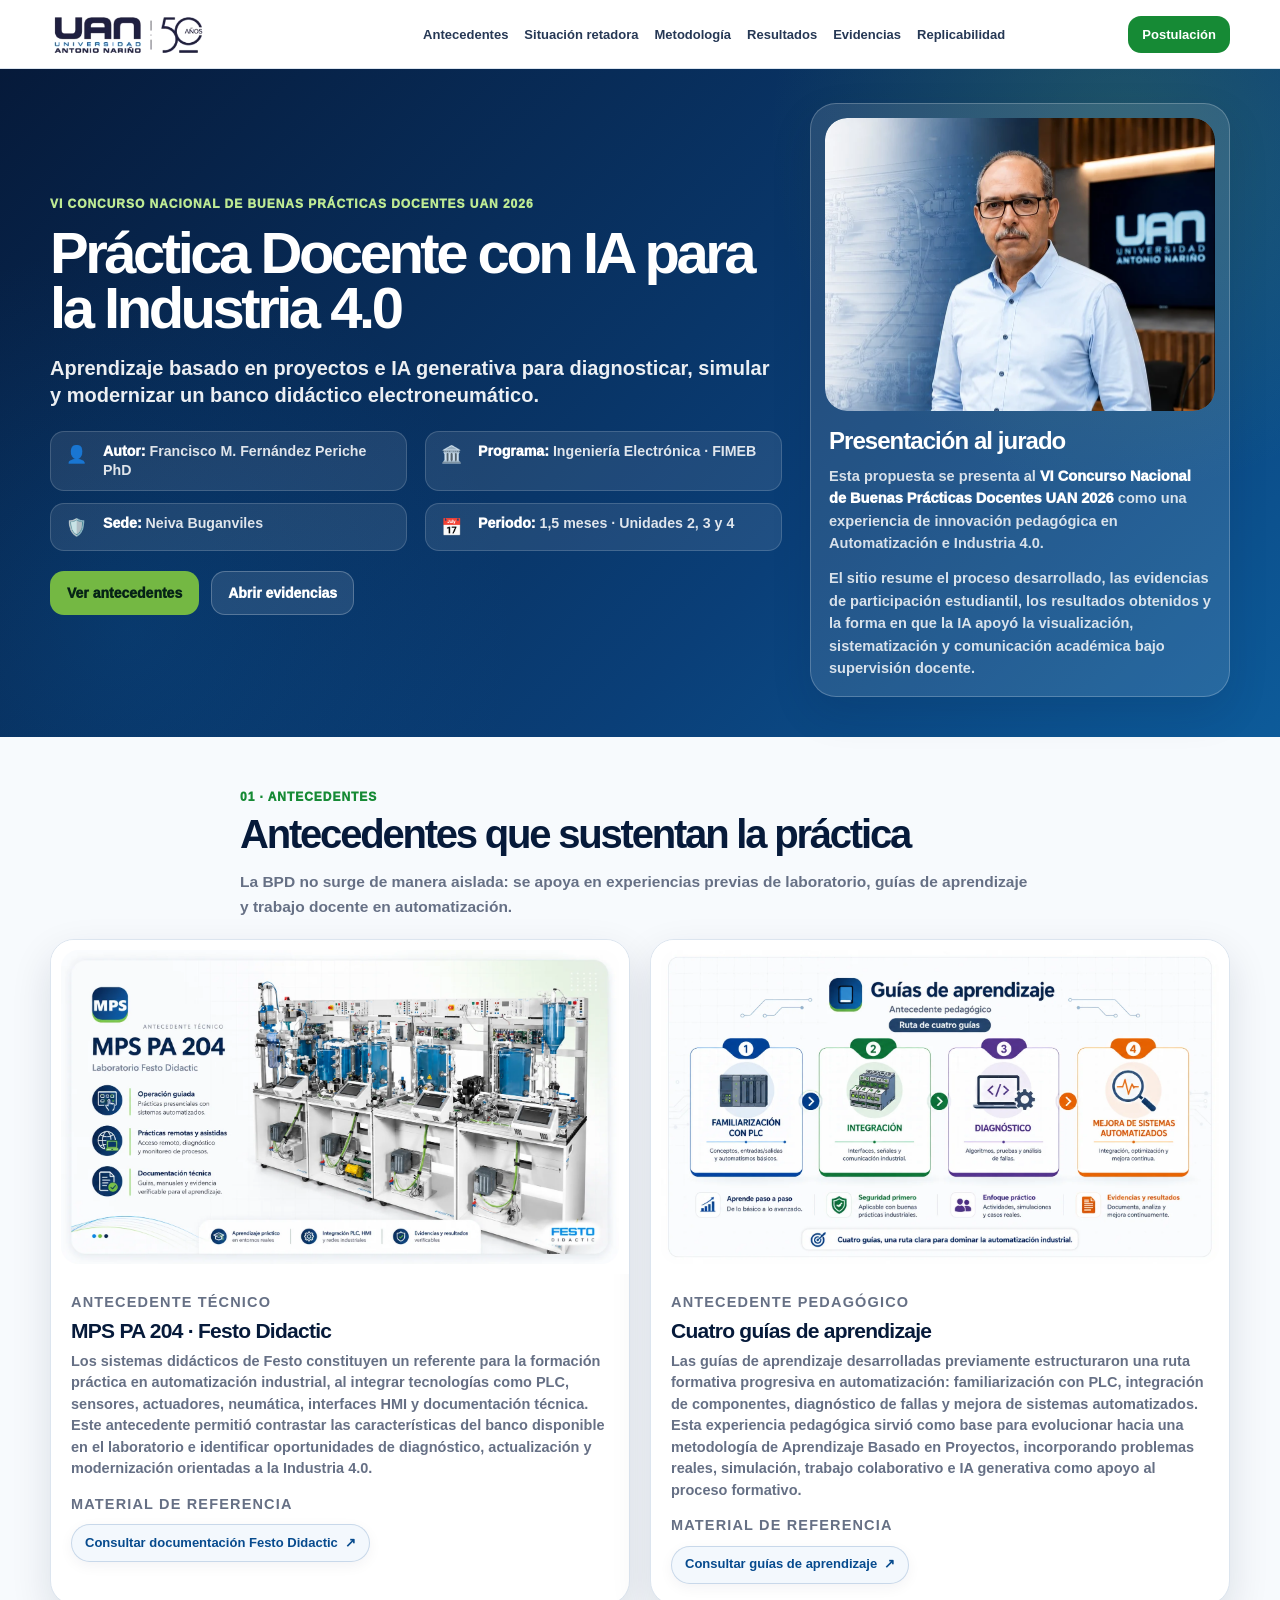
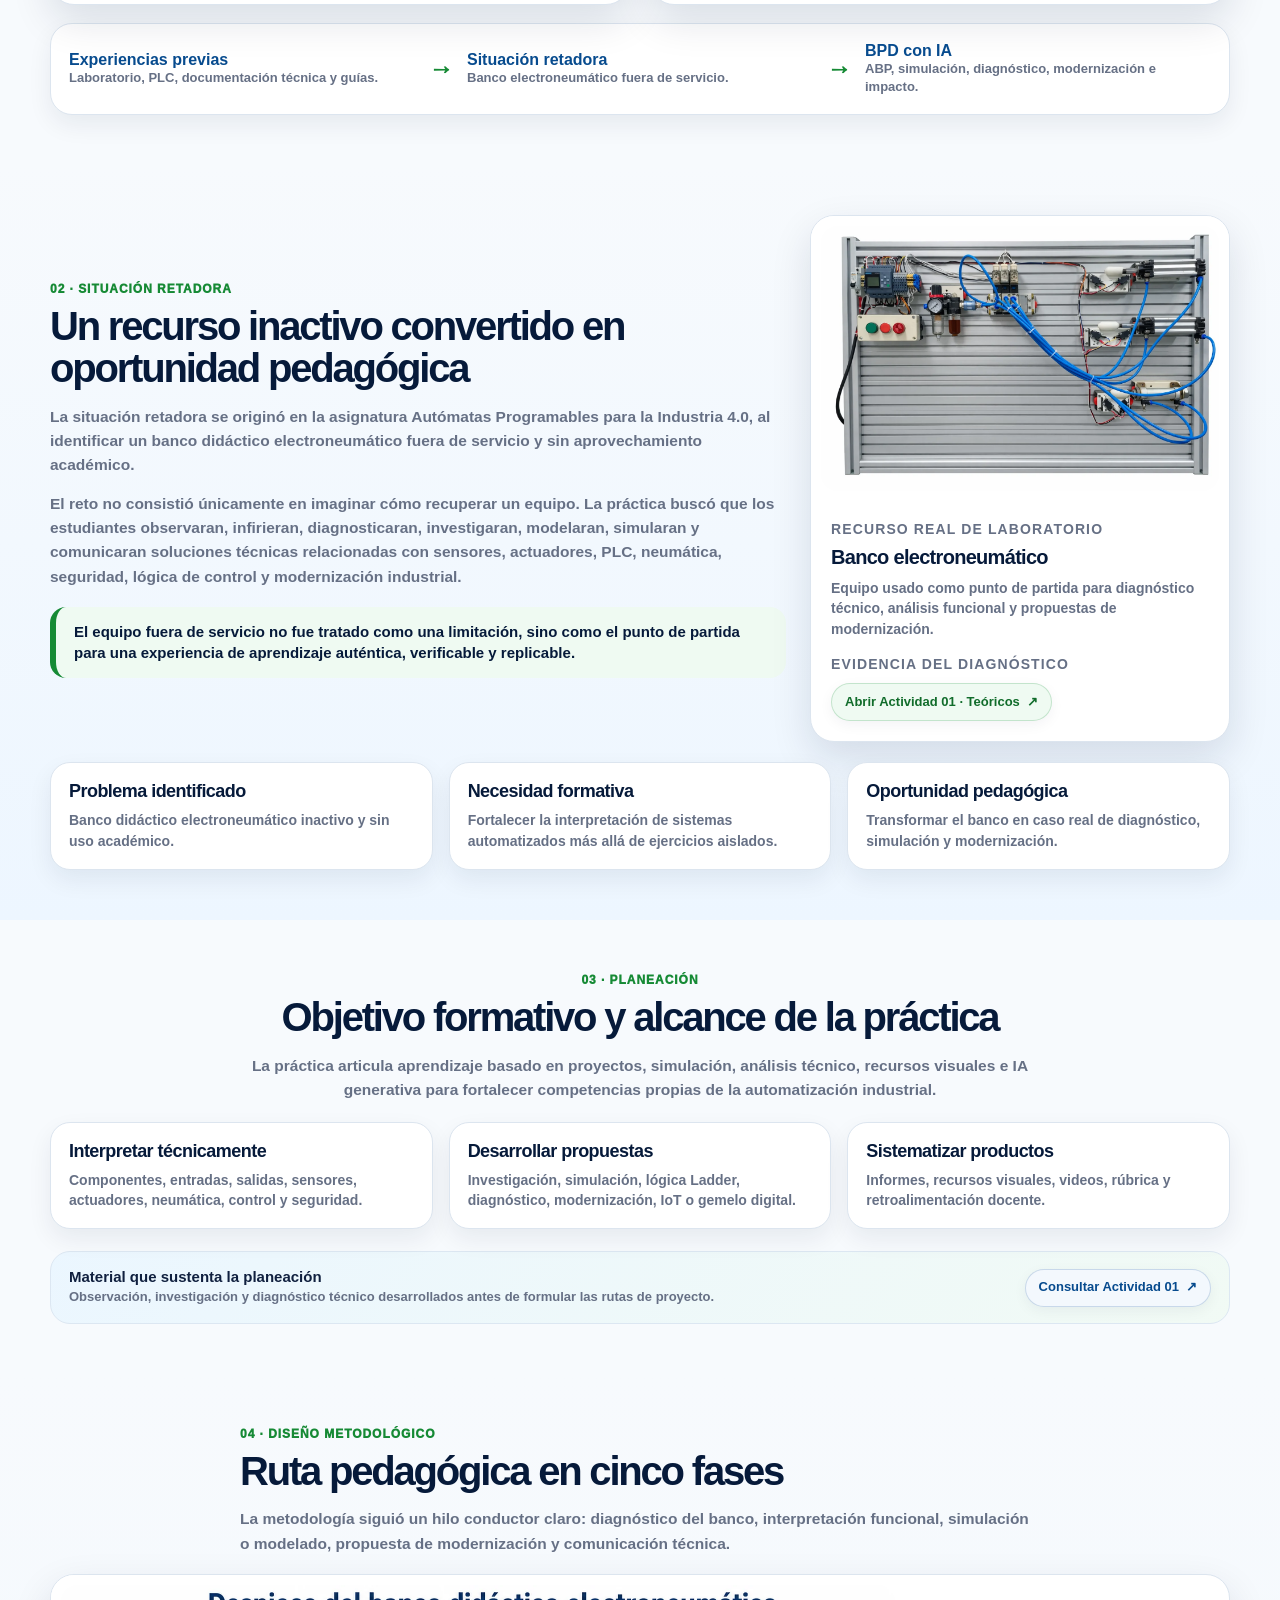
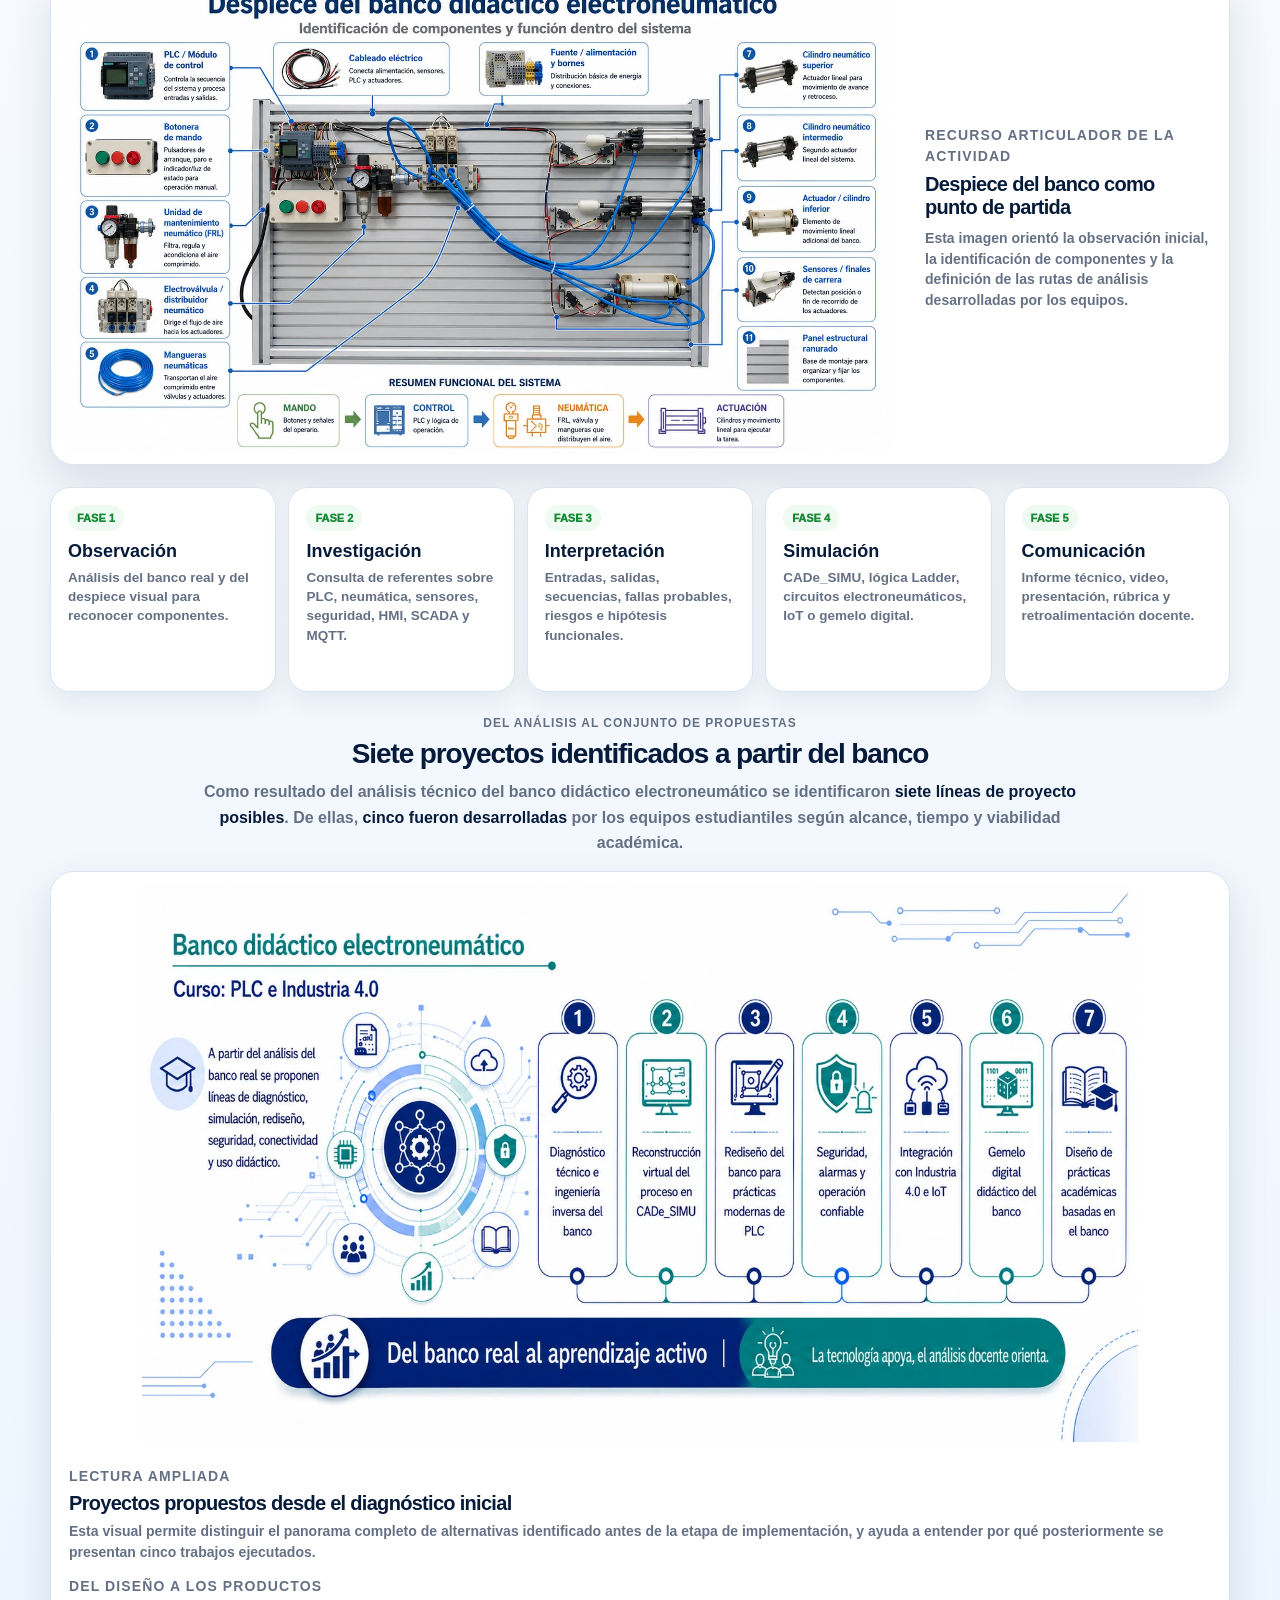
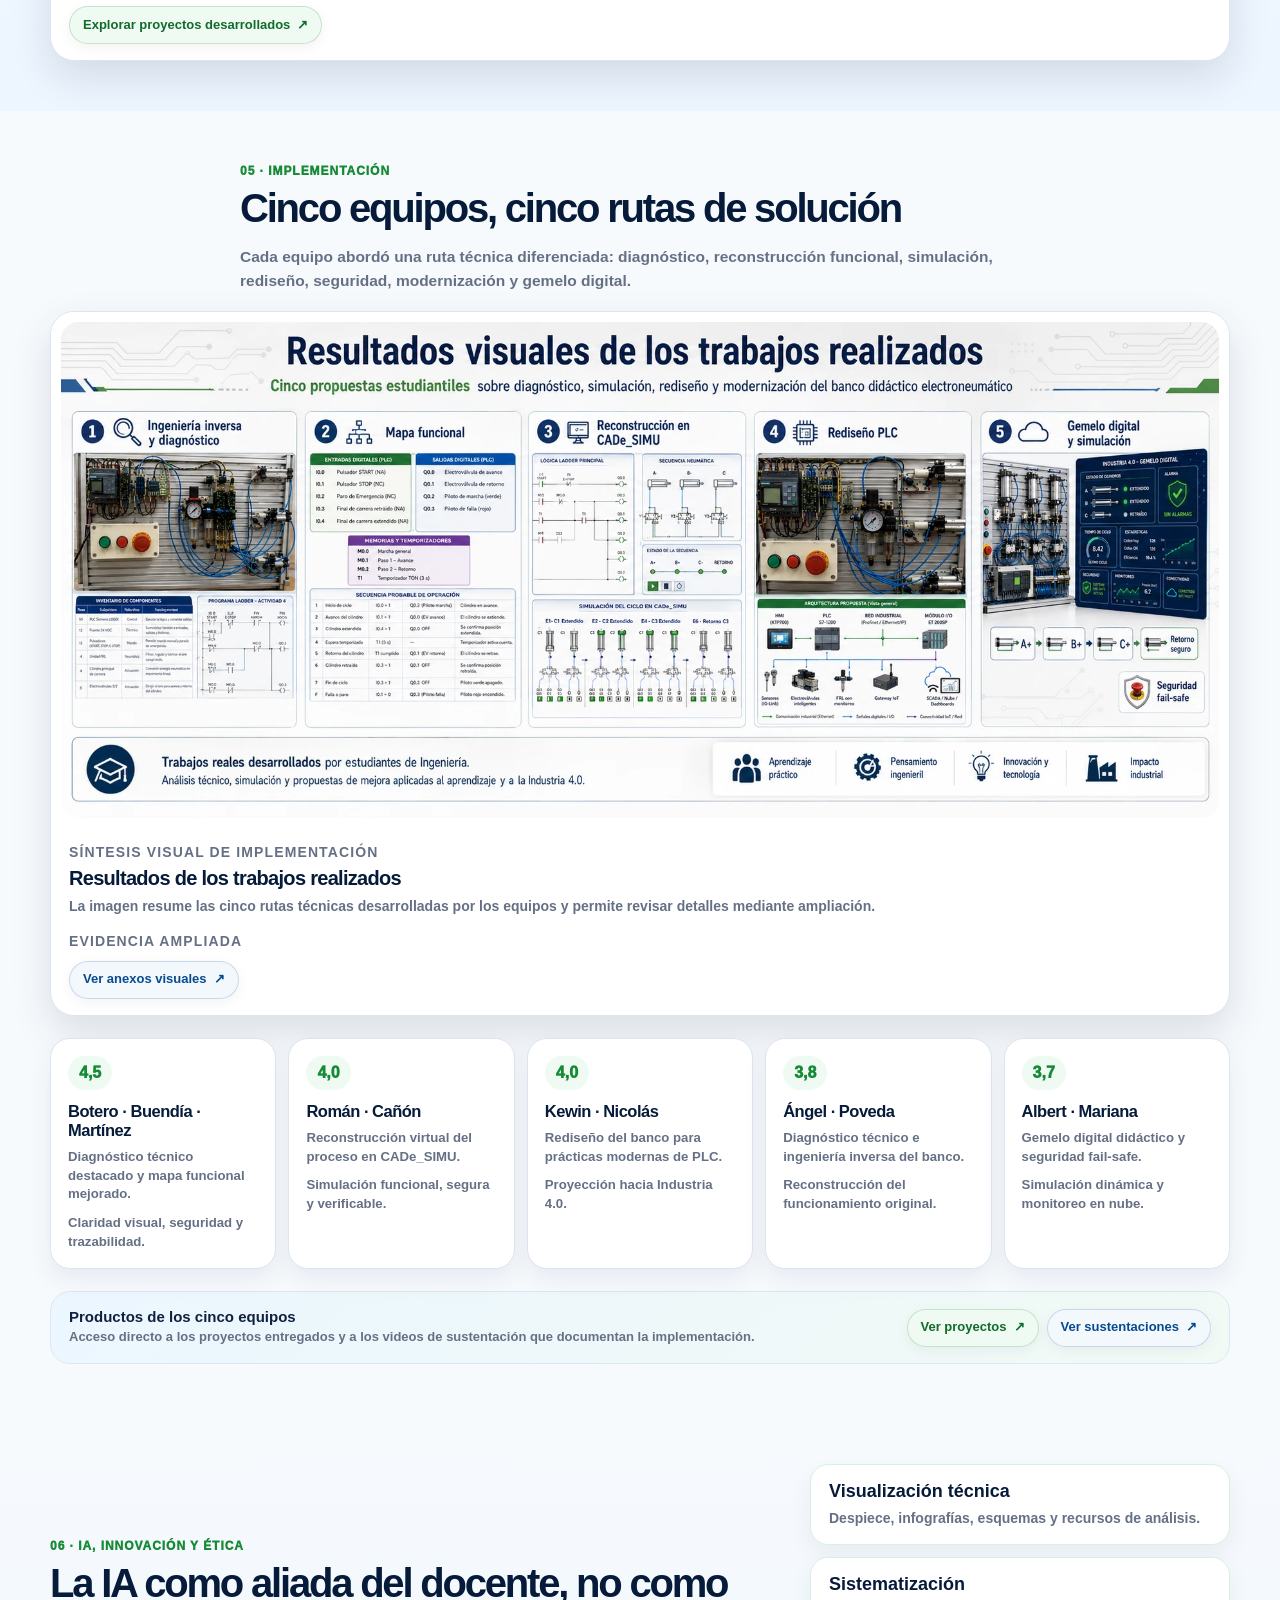
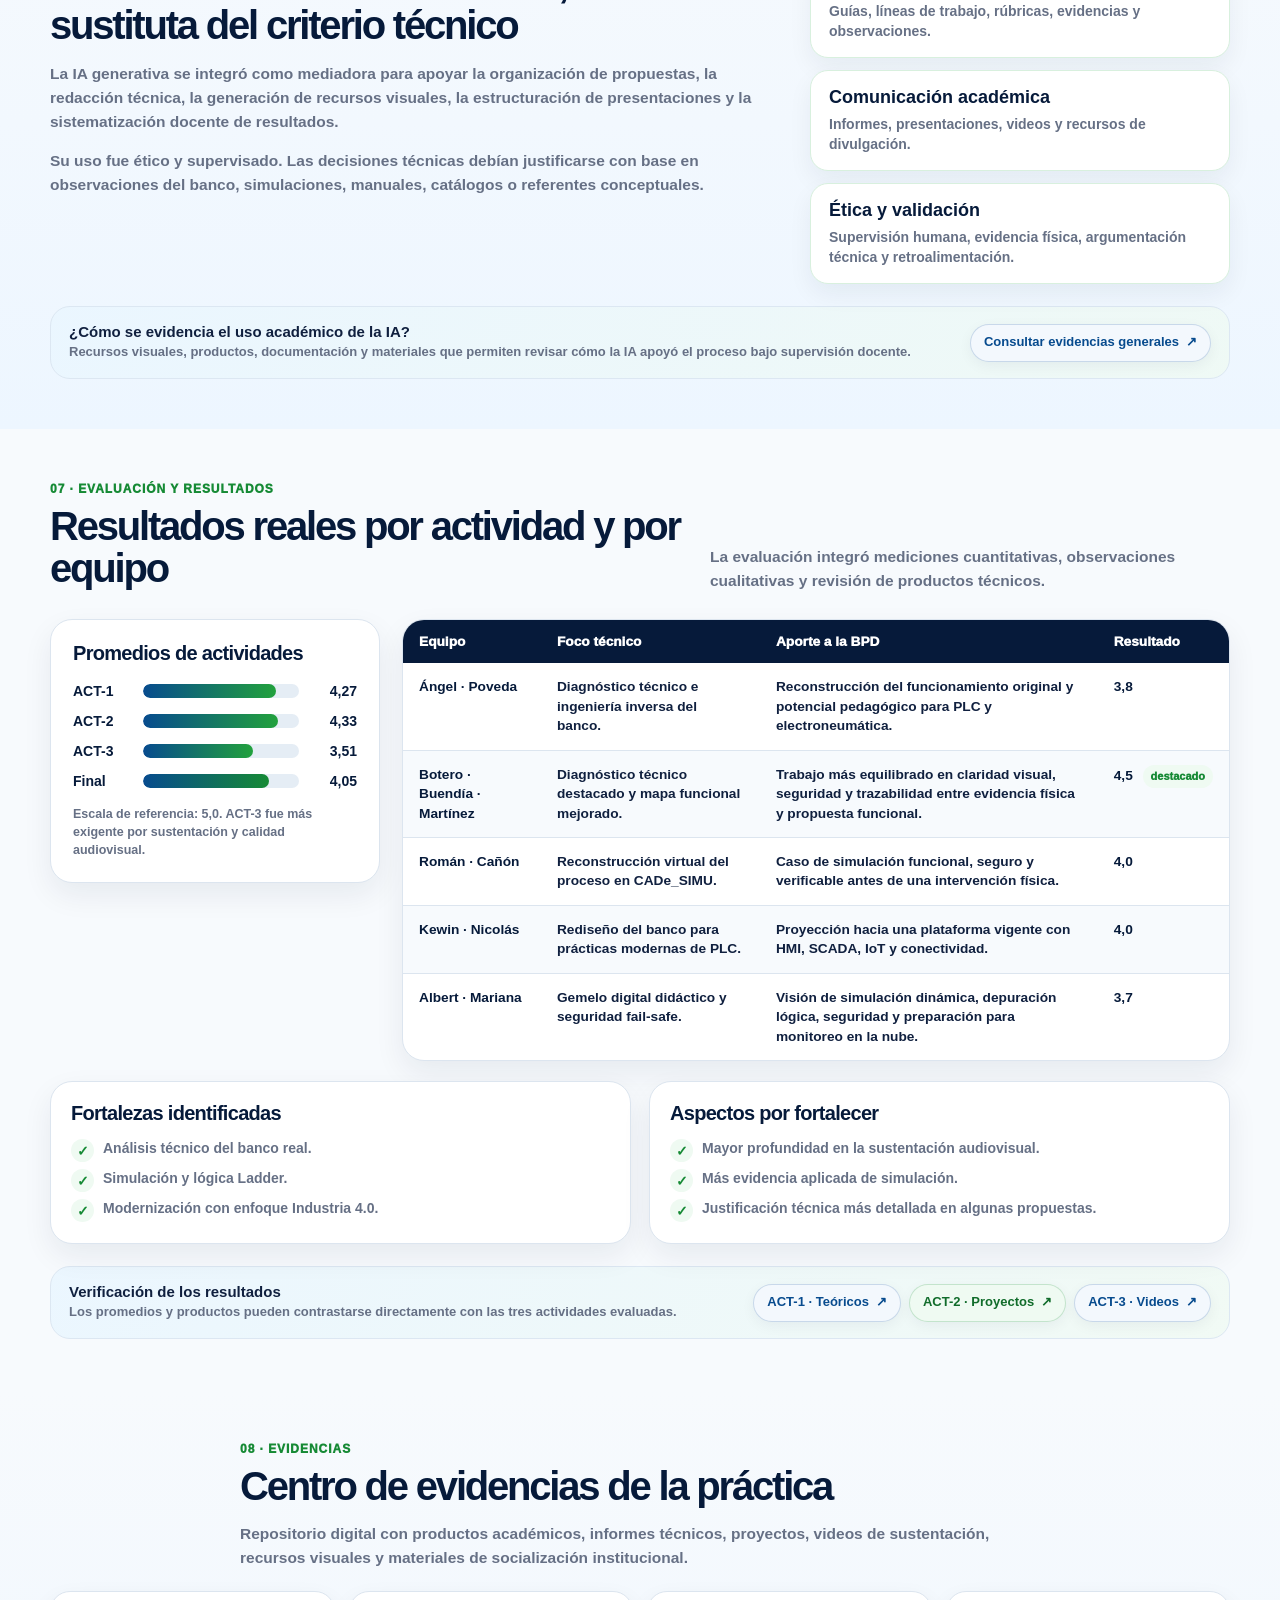
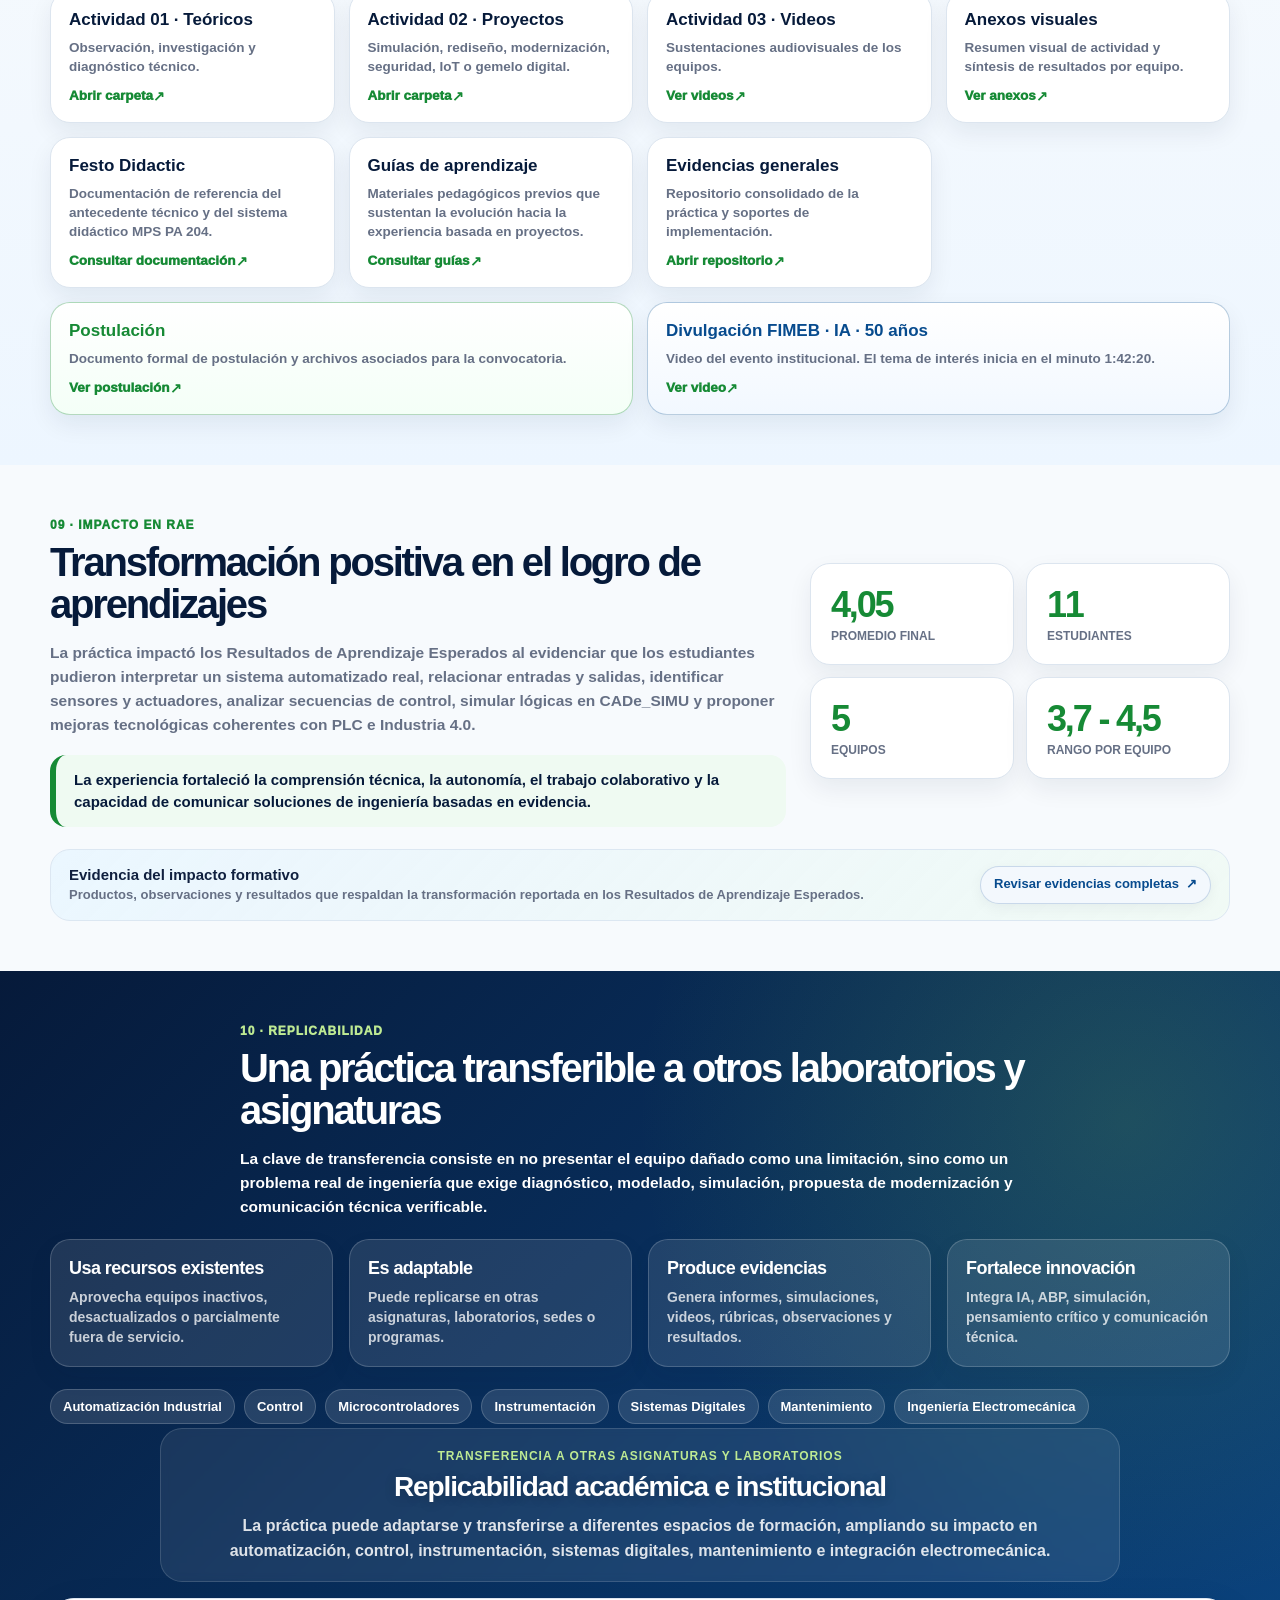
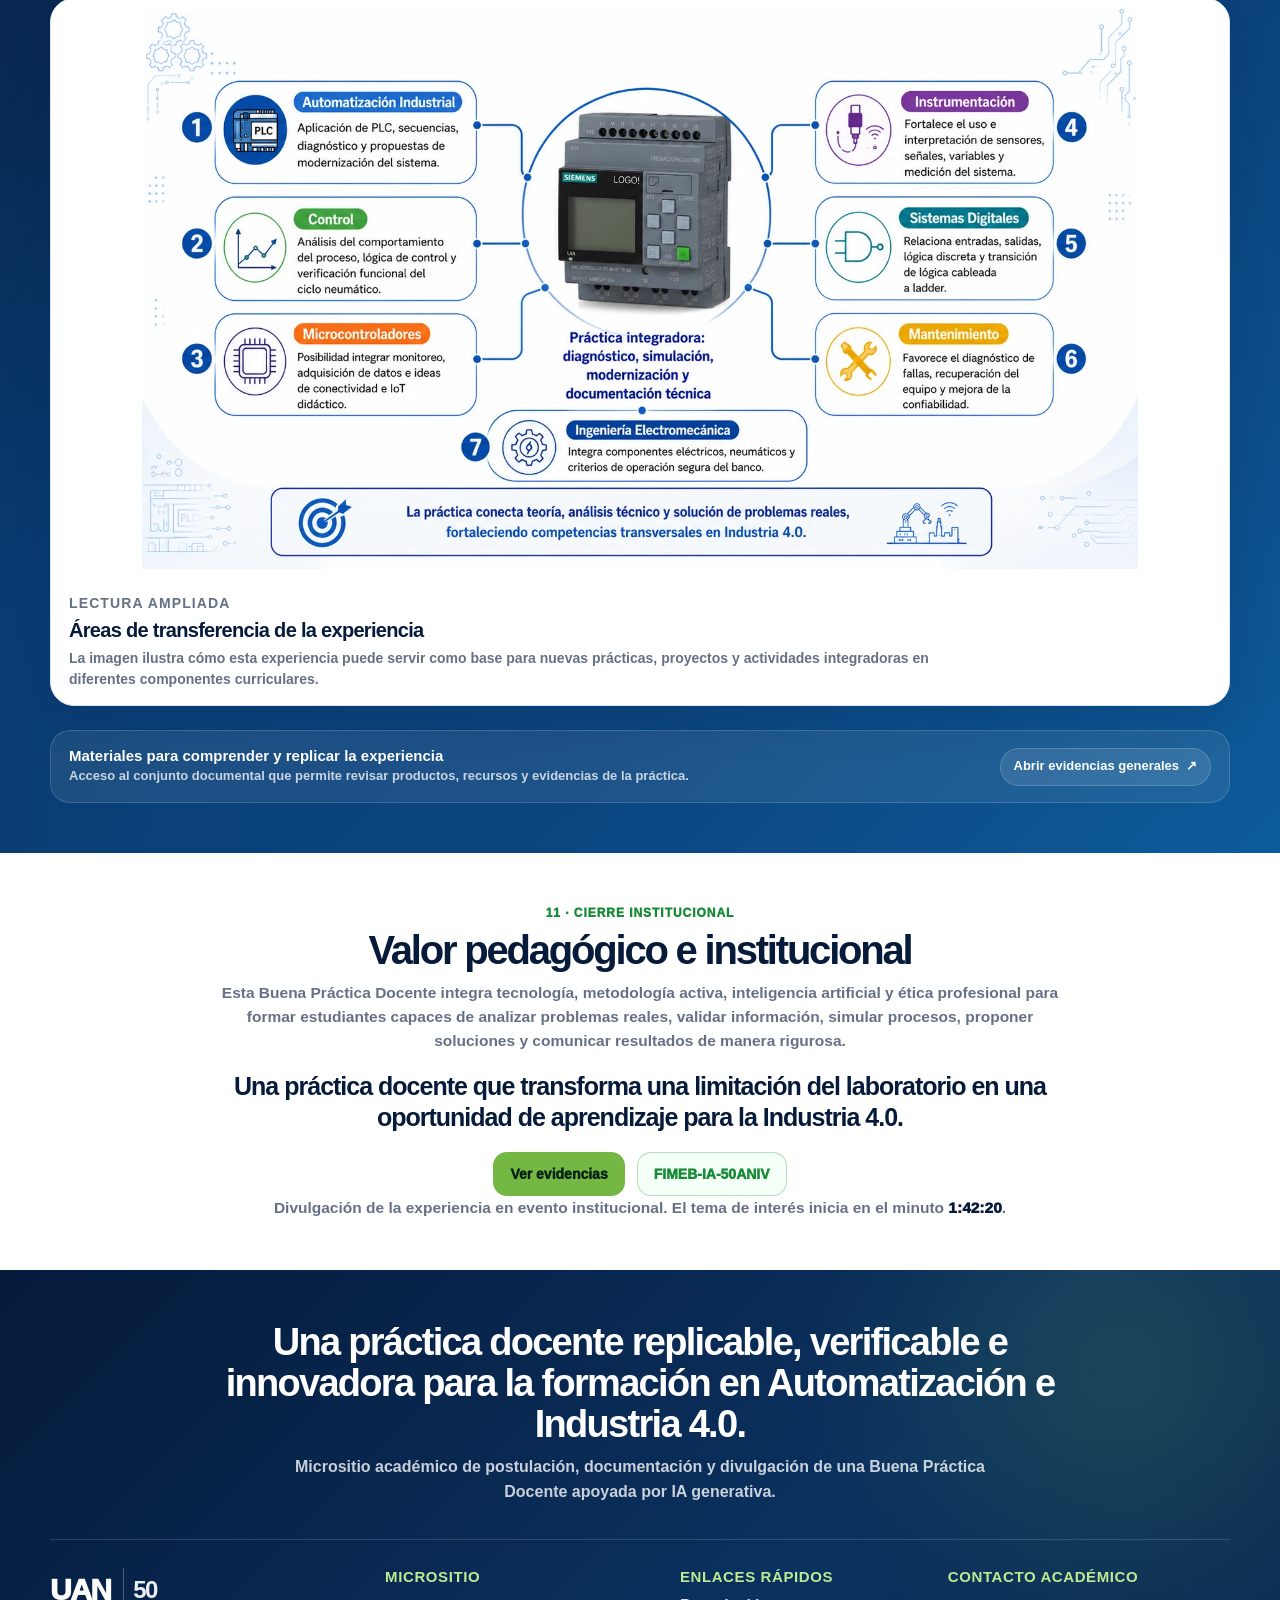
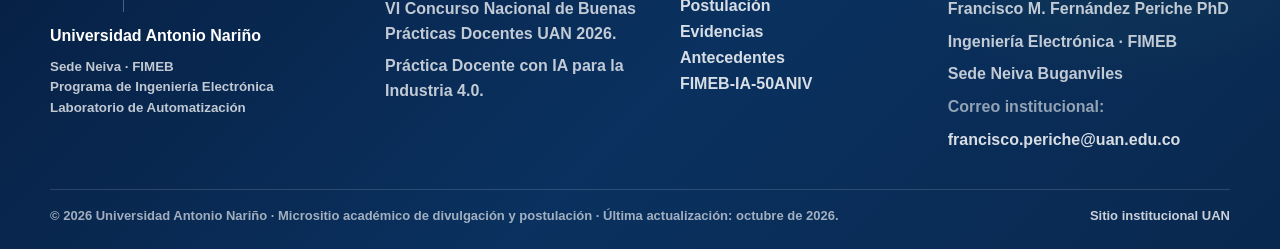
